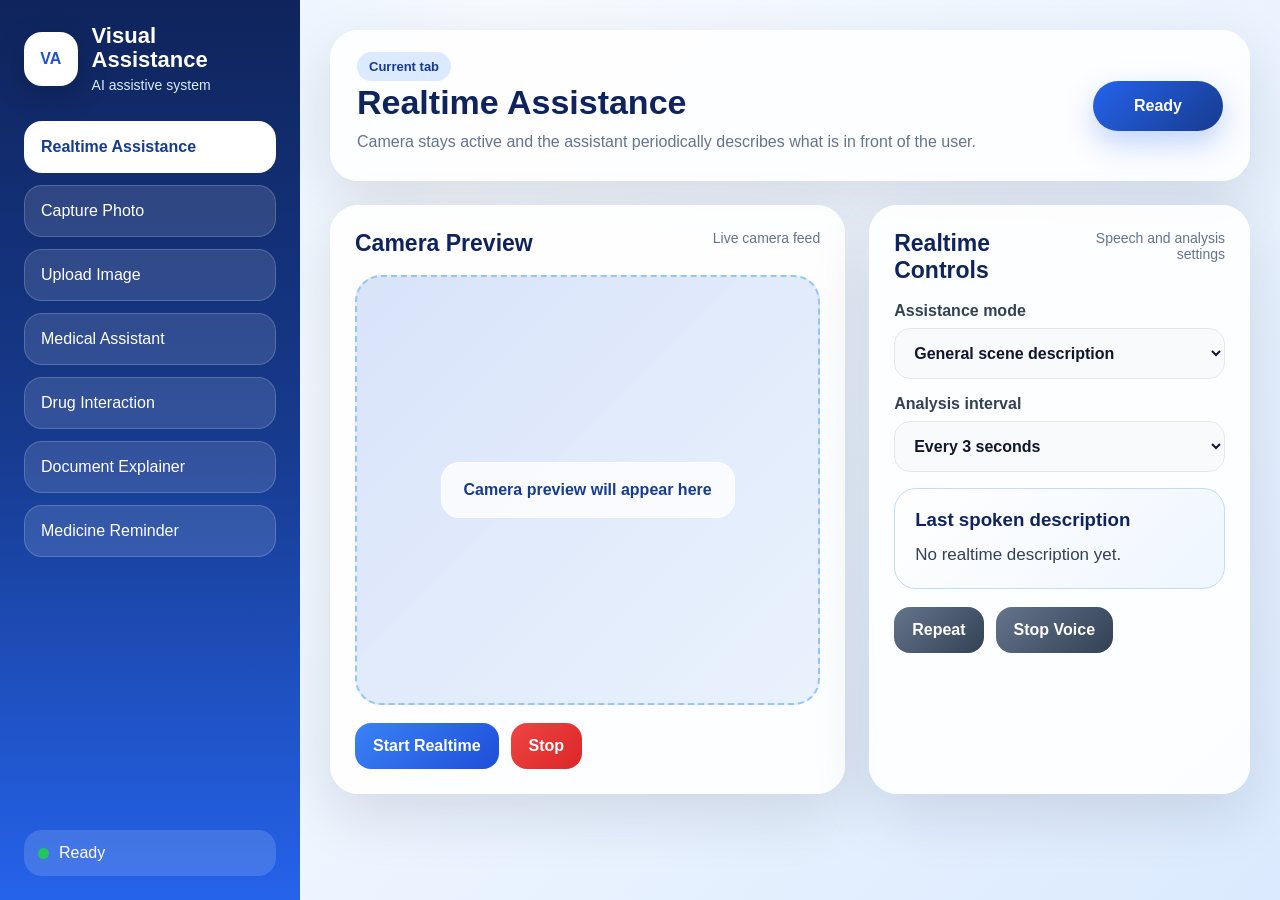
==== frontend/index.html @ 9b34b7fd "Add frontend GUI prototype" ====
<!DOCTYPE html>
<html lang="en">
<head>
  <meta charset="UTF-8" />
  <meta name="viewport" content="width=device-width, initial-scale=1.0" />
  <title>Visual Assistance</title>
  <link rel="stylesheet" href="style.css" />
</head>
<body>
  <div class="app">
    <aside class="sidebar">
      <div class="brand">
        <div class="logo">VA</div>
        <div>
          <h1>Visual Assistance</h1>
          <p>AI assistive system</p>
        </div>
      </div>

      <nav class="menu">
        <button class="menu-btn active" data-page="realtime">Realtime Assistance</button>
        <button class="menu-btn" data-page="capture">Capture Photo</button>
        <button class="menu-btn" data-page="upload">Upload Image</button>
        <button class="menu-btn" data-page="medical">Medical Assistant</button>
        <button class="menu-btn" data-page="drug">Drug Interaction</button>
        <button class="menu-btn" data-page="document">Document Explainer</button>
        <button class="menu-btn" data-page="reminder">Medicine Reminder</button>
      </nav>

      <div class="sidebar-footer">
        <span class="dot"></span>
        <span id="sidebarStatus">Ready</span>
      </div>
    </aside>

    <main class="main">
      <!-- REALTIME -->
      <section class="page active" id="realtime">
        <div class="page-header">
          <div>
            <span class="tag">Current tab</span>
            <h2>Realtime Assistance</h2>
            <p>Camera stays active and the assistant periodically describes what is in front of the user.</p>
          </div>
          <div class="status-card" id="realtimeStatus">Ready</div>
        </div>

        <div class="grid two">
          <div class="panel camera-panel">
            <div class="panel-title">
              <h3>Camera Preview</h3>
              <span>Live camera feed</span>
            </div>

            <div class="camera-preview">
              <video id="realtimeVideo" autoplay playsinline></video>
              <canvas id="realtimeCanvas" hidden></canvas>
              <div class="camera-placeholder" id="realtimePlaceholder">
                Camera preview will appear here
              </div>
            </div>

            <div class="controls">
              <button class="btn primary" id="startRealtimeBtn">Start Realtime</button>
              <button class="btn danger" id="stopRealtimeBtn">Stop</button>
            </div>
          </div>

          <div class="panel">
            <div class="panel-title">
              <h3>Realtime Controls</h3>
              <span>Speech and analysis settings</span>
            </div>

            <label class="field">
              Assistance mode
              <select id="realtimeMode">
                <option value="general">General scene description</option>
                <option value="short">Short description</option>
                <option value="text">Read visible text</option>
                <option value="obstacles">Obstacle detection</option>
              </select>
            </label>

            <label class="field">
              Analysis interval
              <select id="realtimeInterval">
                <option value="3000">Every 3 seconds</option>
                <option value="5000">Every 5 seconds</option>
                <option value="8000">Every 8 seconds</option>
              </select>
            </label>

            <div class="response-box">
              <h3>Last spoken description</h3>
              <p id="realtimeResponse">No realtime description yet.</p>
            </div>

            <div class="controls">
              <button class="btn secondary" id="repeatRealtimeBtn">Repeat</button>
              <button class="btn secondary" id="stopVoiceRealtimeBtn">Stop Voice</button>
            </div>
          </div>
        </div>
      </section>

      <!-- CAPTURE -->
      <section class="page" id="capture">
        <div class="page-header">
          <div>
            <span class="tag">Current tab</span>
            <h2>Capture Photo</h2>
            <p>Take one camera frame and get a detailed AI description.</p>
          </div>
          <div class="status-card" id="captureStatus">Ready</div>
        </div>

        <div class="grid two">
          <div class="panel camera-panel">
            <div class="panel-title">
              <h3>Camera Preview</h3>
              <span>Single image capture</span>
            </div>

            <div class="camera-preview">
              <video id="captureVideo" autoplay playsinline></video>
              <canvas id="captureCanvas" hidden></canvas>
              <div class="camera-placeholder" id="capturePlaceholder">
                Camera preview will appear here
              </div>
            </div>

            <div class="controls">
              <button class="btn primary" id="startCaptureCameraBtn">Start Camera</button>
              <button class="btn accent" id="capturePhotoBtn">Capture & Describe</button>
            </div>
          </div>

          <div class="panel">
            <div class="panel-title">
              <h3>Capture Result</h3>
              <span>Detailed image explanation</span>
            </div>

            <label class="field">
              Description mode
              <select id="captureMode">
                <option value="general">General</option>
                <option value="short">Short</option>
                <option value="text">Text reading</option>
                <option value="obstacles">Obstacles</option>
              </select>
            </label>

            <div class="response-box large">
              <h3>Description</h3>
              <p id="captureResponse">No photo captured yet.</p>
            </div>

            <div class="controls">
              <button class="btn secondary" id="repeatCaptureBtn">Repeat</button>
              <button class="btn secondary" id="stopVoiceCaptureBtn">Stop Voice</button>
            </div>
          </div>
        </div>
      </section>

      <!-- UPLOAD -->
      <section class="page" id="upload">
        <div class="page-header">
          <div>
            <span class="tag">Current tab</span>
            <h2>Upload Image</h2>
            <p>Upload an existing image and let the assistant explain it.</p>
          </div>
          <div class="status-card" id="uploadStatus">Ready</div>
        </div>

        <div class="grid two">
          <div class="panel">
            <div class="panel-title">
              <h3>Image Preview</h3>
              <span>Uploaded image</span>
            </div>

            <div class="upload-preview">
              <img id="uploadPreview" alt="Uploaded image preview" />
              <div class="camera-placeholder" id="uploadPlaceholder">
                Uploaded image will appear here
              </div>
            </div>

            <div class="controls vertical">
              <input type="file" id="uploadInput" accept="image/*" />
              <button class="btn primary" id="analyzeUploadBtn">Analyze Uploaded Image</button>
            </div>
          </div>

          <div class="panel">
            <div class="panel-title">
              <h3>Upload Result</h3>
              <span>AI image interpretation</span>
            </div>

            <label class="field">
              Analysis mode
              <select id="uploadMode">
                <option value="general">General</option>
                <option value="short">Short</option>
                <option value="text">Text reading</option>
                <option value="obstacles">Obstacles</option>
              </select>
            </label>

            <div class="response-box large">
              <h3>Interpretation</h3>
              <p id="uploadResponse">No image uploaded yet.</p>
            </div>

            <div class="controls">
              <button class="btn secondary" id="repeatUploadBtn">Repeat</button>
              <button class="btn secondary" id="stopVoiceUploadBtn">Stop Voice</button>
            </div>
          </div>
        </div>
      </section>

      <!-- MEDICAL -->
      <section class="page" id="medical">
        <div class="page-header">
          <div>
            <span class="tag">Current tab</span>
            <h2>Medical Assistant</h2>
            <p>Use the camera to scan medicine packaging and get a simple explanation.</p>
          </div>
          <div class="status-card" id="medicalStatus">Ready</div>
        </div>

        <div class="medical-warning">
          This is only an AI helper. Medicine identification and advice must be verified by a doctor or pharmacist.
        </div>

        <div class="grid two">
          <div class="panel camera-panel">
            <div class="panel-title">
              <h3>Medicine Camera Preview</h3>
              <span>Point camera at medicine box or label</span>
            </div>

            <div class="camera-preview">
              <video id="medicalVideo" autoplay playsinline></video>
              <canvas id="medicalCanvas" hidden></canvas>
              <div class="camera-placeholder" id="medicalPlaceholder">
                Medicine camera preview will appear here
              </div>
            </div>

            <div class="controls">
              <button class="btn primary" id="startMedicalCameraBtn">Start Camera</button>
              <button class="btn accent" id="scanMedicineBtn">Scan Medicine</button>
            </div>
          </div>

          <div class="panel">
            <div class="panel-title">
              <h3>Medicine Explanation</h3>
              <span>Prototype medical assistant result</span>
            </div>

            <div class="response-box large">
              <h3>Detected medicine</h3>
              <p id="medicalResponse">No medicine scanned yet.</p>
            </div>

            <div class="controls">
              <button class="btn secondary" id="repeatMedicalBtn">Repeat</button>
              <button class="btn secondary" id="stopVoiceMedicalBtn">Stop Voice</button>
            </div>
          </div>
        </div>
      </section>

      <!-- DRUG INTERACTION -->
      <section class="page" id="drug">
        <div class="page-header">
          <div>
            <span class="tag">Current tab</span>
            <h2>Drug Interaction</h2>
            <p>Track medicines and check whether a newly scanned medicine may be unsafe to combine.</p>
          </div>
          <div class="status-card success" id="drugStatus">All clear</div>
        </div>

        <div class="interaction-ok">
          <div class="checkmark">✓</div>
          <div>
            <h3>Everything is currently OK</h3>
            <p>No dangerous combination has been detected yet.</p>
          </div>
        </div>

        <div class="grid two">
          <div class="panel">
            <div class="panel-title">
              <h3>Add Medicine</h3>
              <span>Manual entry or scanned result</span>
            </div>

            <div class="form">
              <input type="text" id="drugNameInput" placeholder="Medicine name, e.g. Aspirin" />
              <input type="text" id="drugDoseInput" placeholder="Dose, e.g. 100mg" />
              <button class="btn primary" id="addDrugBtn">Add Medicine</button>
              <button class="btn accent" id="mockScanDrugBtn">Mock Scan New Medicine</button>
            </div>

            <div class="response-box">
              <h3>Interaction result</h3>
              <p id="interactionResponse">No interaction checked yet.</p>
            </div>
          </div>

          <div class="panel">
            <div class="panel-title">
              <h3>Current Medicine Table</h3>
              <span>Medicines the user currently uses</span>
            </div>

            <div class="table-wrapper">
              <table>
                <thead>
                  <tr>
                    <th>Medicine</th>
                    <th>Dose</th>
                    <th>Status</th>
                    <th></th>
                  </tr>
                </thead>
                <tbody id="drugTableBody">
                  <tr>
                    <td colspan="4" class="empty-row">No medicines added yet.</td>
                  </tr>
                </tbody>
              </table>
            </div>
          </div>
        </div>
      </section>

      <!-- DOCUMENT -->
      <section class="page" id="document">
        <div class="page-header">
          <div>
            <span class="tag">Current tab</span>
            <h2>Document Explainer</h2>
            <p>Upload medical reports or lab results and get a simple explanation.</p>
          </div>
          <div class="status-card" id="documentStatus">Ready</div>
        </div>

        <div class="medical-warning">
          This feature explains documents in simple language, but it does not replace professional medical interpretation.
        </div>

        <div class="grid two">
          <div class="panel">
            <div class="panel-title">
              <h3>Document Preview</h3>
              <span>Medical report or lab result image</span>
            </div>

            <div class="upload-preview">
              <img id="documentPreview" alt="Document preview" />
              <div class="camera-placeholder" id="documentPlaceholder">
                Uploaded document will appear here
              </div>
            </div>

            <div class="controls vertical">
              <input type="file" id="documentInput" accept="image/*" />
              <button class="btn primary" id="explainDocumentBtn">Explain Document</button>
            </div>
          </div>

          <div class="panel">
            <div class="panel-title">
              <h3>Explanation</h3>
              <span>Simple medical document summary</span>
            </div>

            <div class="response-box large">
              <h3>Document explanation</h3>
              <p id="documentResponse">No document analyzed yet.</p>
            </div>

            <div class="controls">
              <button class="btn secondary" id="repeatDocumentBtn">Repeat</button>
              <button class="btn secondary" id="stopVoiceDocumentBtn">Stop Voice</button>
            </div>
          </div>
        </div>
      </section>

      <!-- REMINDER -->
      <section class="page" id="reminder">
        <div class="page-header">
          <div>
            <span class="tag">Current tab</span>
            <h2>Medicine Reminder</h2>
            <p>Add medicines and set reminder times for taking them.</p>
          </div>
          <div class="status-card" id="reminderStatus">Ready</div>
        </div>

        <div class="grid two">
          <div class="panel">
            <div class="panel-title">
              <h3>Add Reminder</h3>
              <span>Medicine alarm setup</span>
            </div>

            <div class="form">
              <input type="text" id="reminderMedicineInput" placeholder="Medicine name" />
              <input type="time" id="reminderTimeInput" />
              <button class="btn primary" id="addReminderBtn">Add Reminder</button>
            </div>
          </div>

          <div class="panel">
            <div class="panel-title">
              <h3>Scheduled Reminders</h3>
              <span>Upcoming medicine alarms</span>
            </div>

            <div class="table-wrapper">
              <table>
                <thead>
                  <tr>
                    <th>Medicine</th>
                    <th>Time</th>
                    <th>Status</th>
                    <th></th>
                  </tr>
                </thead>
                <tbody id="reminderTableBody">
                  <tr>
                    <td colspan="4" class="empty-row">No reminders added yet.</td>
                  </tr>
                </tbody>
              </table>
            </div>
          </div>
        </div>
      </section>
    </main>
  </div>

  <script src="app.js"></script>
</body>
</html>
---- frontend/style.css ----
* {
  box-sizing: border-box;
}

:root {
  --blue-900: #0f245c;
  --blue-800: #173b8f;
  --blue-700: #1d4ed8;
  --blue-600: #2563eb;
  --blue-500: #3b82f6;
  --blue-100: #dbeafe;
  --blue-50: #eff6ff;

  --white: #ffffff;
  --gray-50: #f8fafc;
  --gray-100: #f1f5f9;
  --gray-200: #e2e8f0;
  --gray-500: #64748b;
  --gray-700: #334155;
  --gray-900: #0f172a;

  --green: #16a34a;
  --red: #dc2626;
  --orange: #f97316;

  --shadow: 0 20px 60px rgba(15, 23, 42, 0.12);
}

body {
  margin: 0;
  font-family: Arial, sans-serif;
  background:
    radial-gradient(circle at top left, #dbeafe 0, transparent 32%),
    linear-gradient(135deg, #ffffff 0%, #eff6ff 48%, #dbeafe 100%);
  color: var(--gray-900);
}

button,
input,
select {
  font: inherit;
}

.app {
  min-height: 100vh;
  display: grid;
  grid-template-columns: 300px 1fr;
}

.sidebar {
  background: linear-gradient(180deg, #0f245c, #173b8f, #2563eb);
  color: white;
  padding: 24px;
  display: flex;
  flex-direction: column;
  gap: 28px;
  position: sticky;
  top: 0;
  height: 100vh;
}

.brand {
  display: flex;
  align-items: center;
  gap: 14px;
}

.logo {
  width: 54px;
  height: 54px;
  background: white;
  color: var(--blue-700);
  border-radius: 18px;
  display: grid;
  place-items: center;
  font-weight: 900;
  box-shadow: 0 10px 30px rgba(0, 0, 0, 0.18);
}

.brand h1 {
  font-size: 22px;
  line-height: 1.1;
  margin: 0;
}

.brand p {
  margin: 5px 0 0;
  color: var(--blue-100);
  font-size: 14px;
}

.menu {
  display: flex;
  flex-direction: column;
  gap: 12px;
}

.menu-btn {
  border: 1px solid rgba(255, 255, 255, 0.18);
  background: rgba(255, 255, 255, 0.12);
  color: white;
  padding: 16px;
  border-radius: 18px;
  text-align: left;
  cursor: pointer;
  transition: 0.2s;
}

.menu-btn:hover {
  background: rgba(255, 255, 255, 0.22);
  transform: translateX(3px);
}

.menu-btn.active {
  background: white;
  color: var(--blue-800);
  font-weight: 700;
}

.sidebar-footer {
  margin-top: auto;
  background: rgba(255, 255, 255, 0.14);
  border-radius: 18px;
  padding: 14px;
  display: flex;
  align-items: center;
  gap: 10px;
}

.dot {
  width: 11px;
  height: 11px;
  background: #22c55e;
  border-radius: 50%;
}

.main {
  padding: 30px;
  overflow-x: hidden;
}

.page {
  display: none;
}

.page.active {
  display: block;
}

.page-header {
  background: rgba(255, 255, 255, 0.88);
  border: 1px solid white;
  border-radius: 28px;
  padding: 26px;
  box-shadow: var(--shadow);
  margin-bottom: 24px;
  display: flex;
  justify-content: space-between;
  gap: 24px;
  align-items: center;
}

.page-header h2 {
  margin: 8px 0;
  font-size: 34px;
  color: var(--blue-900);
}

.page-header p {
  margin: 0;
  color: var(--gray-500);
  line-height: 1.5;
}

.tag {
  background: var(--blue-100);
  color: var(--blue-800);
  padding: 7px 12px;
  border-radius: 999px;
  font-size: 13px;
  font-weight: 700;
}

.status-card {
  min-width: 130px;
  text-align: center;
  background: linear-gradient(135deg, var(--blue-600), var(--blue-800));
  color: white;
  padding: 16px 20px;
  border-radius: 999px;
  font-weight: 700;
  box-shadow: 0 12px 30px rgba(37, 99, 235, 0.28);
}

.status-card.success {
  background: linear-gradient(135deg, #16a34a, #15803d);
}

.grid {
  display: grid;
  gap: 24px;
}

.grid.two {
  grid-template-columns: minmax(0, 1.15fr) minmax(360px, 0.85fr);
}

.panel {
  background: rgba(255, 255, 255, 0.92);
  border: 1px solid white;
  border-radius: 28px;
  padding: 24px;
  box-shadow: var(--shadow);
}

.panel-title {
  display: flex;
  justify-content: space-between;
  gap: 14px;
  align-items: start;
  margin-bottom: 18px;
}

.panel-title h3 {
  margin: 0;
  color: var(--blue-900);
  font-size: 23px;
}

.panel-title span {
  color: var(--gray-500);
  font-size: 14px;
  text-align: right;
}

.camera-preview,
.upload-preview {
  position: relative;
  min-height: 430px;
  background:
    linear-gradient(135deg, rgba(37, 99, 235, 0.15), rgba(219, 234, 254, 0.5)),
    #f8fafc;
  border: 2px dashed #93c5fd;
  border-radius: 26px;
  overflow: hidden;
  display: grid;
  place-items: center;
}

.camera-preview video,
.upload-preview img {
  width: 100%;
  height: 100%;
  max-height: 520px;
  object-fit: cover;
  display: none;
}

.camera-placeholder {
  color: var(--blue-800);
  background: rgba(255, 255, 255, 0.8);
  border: 1px solid white;
  padding: 18px 22px;
  border-radius: 18px;
  font-weight: 700;
  text-align: center;
}

.controls {
  display: flex;
  flex-wrap: wrap;
  gap: 12px;
  margin-top: 18px;
}

.controls.vertical {
  flex-direction: column;
}

.btn {
  border: none;
  cursor: pointer;
  border-radius: 16px;
  padding: 14px 18px;
  color: white;
  font-weight: 700;
  transition: 0.2s;
}

.btn:hover {
  transform: translateY(-1px);
  opacity: 0.95;
}

.primary {
  background: linear-gradient(135deg, var(--blue-500), var(--blue-700));
}

.secondary {
  background: linear-gradient(135deg, #64748b, #334155);
}

.accent {
  background: linear-gradient(135deg, #38bdf8, var(--blue-600));
}

.danger {
  background: linear-gradient(135deg, #ef4444, var(--red));
}

.field {
  display: flex;
  flex-direction: column;
  gap: 8px;
  color: var(--gray-700);
  font-weight: 700;
  margin-bottom: 16px;
}

select,
input {
  width: 100%;
  border: 1px solid var(--gray-200);
  background: var(--gray-50);
  color: var(--gray-900);
  border-radius: 16px;
  padding: 15px;
  outline: none;
}

select:focus,
input:focus {
  border-color: var(--blue-500);
  box-shadow: 0 0 0 4px rgba(59, 130, 246, 0.14);
}

.response-box {
  background: linear-gradient(135deg, #ffffff, #eff6ff);
  border: 1px solid #bfdbfe;
  border-radius: 22px;
  padding: 20px;
  margin-top: 16px;
}

.response-box.large {
  min-height: 260px;
}

.response-box h3 {
  margin: 0 0 10px;
  color: var(--blue-900);
}

.response-box p {
  margin: 0;
  color: var(--gray-700);
  line-height: 1.6;
  font-size: 17px;
}

.medical-warning {
  background: #fff7ed;
  border: 1px solid #fed7aa;
  color: #9a3412;
  border-radius: 20px;
  padding: 16px 18px;
  margin-bottom: 24px;
  font-weight: 700;
}

.interaction-ok {
  background: linear-gradient(135deg, #dcfce7, #f0fdf4);
  border: 1px solid #86efac;
  border-radius: 24px;
  padding: 20px;
  display: flex;
  align-items: center;
  gap: 18px;
  margin-bottom: 24px;
}

.checkmark {
  width: 58px;
  height: 58px;
  background: var(--green);
  color: white;
  border-radius: 50%;
  display: grid;
  place-items: center;
  font-size: 34px;
  font-weight: 900;
}

.interaction-ok h3 {
  margin: 0 0 6px;
  color: #166534;
}

.interaction-ok p {
  margin: 0;
  color: #166534;
}

.form {
  display: flex;
  flex-direction: column;
  gap: 12px;
}

.table-wrapper {
  overflow-x: auto;
  border-radius: 20px;
  border: 1px solid #bfdbfe;
}

table {
  width: 100%;
  border-collapse: collapse;
  background: white;
}

th {
  background: var(--blue-700);
  color: white;
  padding: 16px;
  text-align: left;
}

td {
  padding: 16px;
  border-bottom: 1px solid var(--gray-200);
  color: var(--gray-700);
}

.empty-row {
  text-align: center;
  color: var(--gray-500);
}

.safe {
  color: var(--green);
  font-weight: 800;
}

.risky {
  color: var(--orange);
  font-weight: 800;
}

.danger-text {
  color: var(--red);
  font-weight: 800;
}

@media (max-width: 1050px) {
  .app {
    grid-template-columns: 1fr;
  }

  .sidebar {
    position: relative;
    height: auto;
  }

  .menu {
    display: grid;
    grid-template-columns: repeat(2, 1fr);
  }

  .main {
    padding: 18px;
  }

  .grid.two {
    grid-template-columns: 1fr;
  }

  .page-header {
    flex-direction: column;
    align-items: stretch;
  }

  .status-card {
    width: fit-content;
  }
}

@media (max-width: 650px) {
  .menu {
    grid-template-columns: 1fr;
  }

  .page-header h2 {
    font-size: 27px;
  }

  .camera-preview,
  .upload-preview {
    min-height: 300px;
  }

  .panel-title {
    flex-direction: column;
  }

  .panel-title span {
    text-align: left;
  }
}
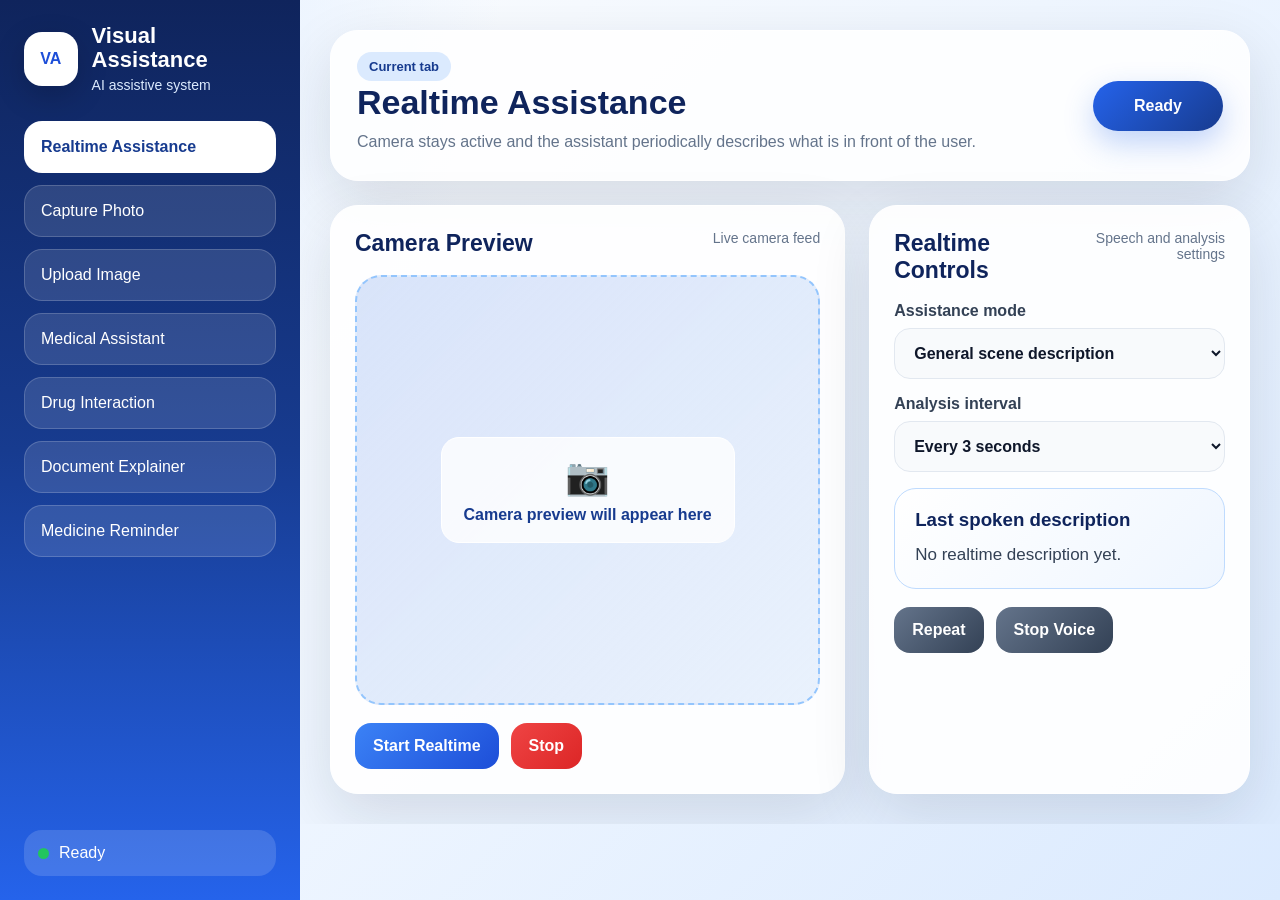
==== commit 34124a50: "mobile optimization integrated to the main frontent flow" ====
--- a/frontend/index.html
+++ b/frontend/index.html
@@ -8,6 +8,8 @@
 </head>
 <body>
   <div class="app">
+
+    <!-- ── DESKTOP SIDEBAR ───────────────────────────────────────── -->
     <aside class="sidebar">
       <div class="brand">
         <div class="logo">VA</div>
@@ -18,13 +20,13 @@
       </div>
 
       <nav class="menu">
-        <button class="menu-btn active" data-page="realtime">Realtime Assistance</button>
-        <button class="menu-btn" data-page="capture">Capture Photo</button>
-        <button class="menu-btn" data-page="upload">Upload Image</button>
-        <button class="menu-btn" data-page="medical">Medical Assistant</button>
-        <button class="menu-btn" data-page="drug">Drug Interaction</button>
-        <button class="menu-btn" data-page="document">Document Explainer</button>
-        <button class="menu-btn" data-page="reminder">Medicine Reminder</button>
+        <button class="menu-btn active" data-page="realtime" data-title="Realtime Assistance">Realtime Assistance</button>
+        <button class="menu-btn" data-page="capture"  data-title="Capture Photo">Capture Photo</button>
+        <button class="menu-btn" data-page="upload"   data-title="Upload Image">Upload Image</button>
+        <button class="menu-btn" data-page="medical"  data-title="Medical Assistant">Medical Assistant</button>
+        <button class="menu-btn" data-page="drug"     data-title="Drug Interaction">Drug Interaction</button>
+        <button class="menu-btn" data-page="document" data-title="Document Explainer">Document Explainer</button>
+        <button class="menu-btn" data-page="reminder" data-title="Medicine Reminder">Medicine Reminder</button>
       </nav>
 
       <div class="sidebar-footer">
@@ -33,427 +35,485 @@
       </div>
     </aside>
 
-    <main class="main">
-      <!-- REALTIME -->
-      <section class="page active" id="realtime">
-        <div class="page-header">
-          <div>
-            <span class="tag">Current tab</span>
-            <h2>Realtime Assistance</h2>
-            <p>Camera stays active and the assistant periodically describes what is in front of the user.</p>
-          </div>
-          <div class="status-card" id="realtimeStatus">Ready</div>
+    <!-- ── PAGE AREA (wraps mobile header + content + mobile nav) ── -->
+    <div class="page-area">
+
+      <!-- Mobile-only sticky top header -->
+      <header class="top-header">
+        <div>
+          <span class="small-label">Visual Assistance</span>
+          <h1 id="pageTitle">Realtime Assistance</h1>
         </div>
-
-        <div class="grid two">
-          <div class="panel camera-panel">
-            <div class="panel-title">
-              <h3>Camera Preview</h3>
-              <span>Live camera feed</span>
-            </div>
-
-            <div class="camera-preview">
-              <video id="realtimeVideo" autoplay playsinline></video>
-              <canvas id="realtimeCanvas" hidden></canvas>
-              <div class="camera-placeholder" id="realtimePlaceholder">
-                Camera preview will appear here
-              </div>
-            </div>
-
-            <div class="controls">
-              <button class="btn primary" id="startRealtimeBtn">Start Realtime</button>
-              <button class="btn danger" id="stopRealtimeBtn">Stop</button>
-            </div>
-          </div>
-
-          <div class="panel">
-            <div class="panel-title">
-              <h3>Realtime Controls</h3>
-              <span>Speech and analysis settings</span>
-            </div>
-
-            <label class="field">
-              Assistance mode
-              <select id="realtimeMode">
-                <option value="general">General scene description</option>
-                <option value="short">Short description</option>
-                <option value="text">Read visible text</option>
-                <option value="obstacles">Obstacle detection</option>
-              </select>
-            </label>
-
-            <label class="field">
-              Analysis interval
-              <select id="realtimeInterval">
-                <option value="3000">Every 3 seconds</option>
-                <option value="5000">Every 5 seconds</option>
-                <option value="8000">Every 8 seconds</option>
-              </select>
-            </label>
-
-            <div class="response-box">
-              <h3>Last spoken description</h3>
-              <p id="realtimeResponse">No realtime description yet.</p>
-            </div>
-
-            <div class="controls">
-              <button class="btn secondary" id="repeatRealtimeBtn">Repeat</button>
-              <button class="btn secondary" id="stopVoiceRealtimeBtn">Stop Voice</button>
-            </div>
-          </div>
-        </div>
-      </section>
-
-      <!-- CAPTURE -->
-      <section class="page" id="capture">
-        <div class="page-header">
-          <div>
-            <span class="tag">Current tab</span>
-            <h2>Capture Photo</h2>
-            <p>Take one camera frame and get a detailed AI description.</p>
-          </div>
-          <div class="status-card" id="captureStatus">Ready</div>
-        </div>
-
-        <div class="grid two">
-          <div class="panel camera-panel">
-            <div class="panel-title">
-              <h3>Camera Preview</h3>
-              <span>Single image capture</span>
-            </div>
-
-            <div class="camera-preview">
-              <video id="captureVideo" autoplay playsinline></video>
-              <canvas id="captureCanvas" hidden></canvas>
-              <div class="camera-placeholder" id="capturePlaceholder">
-                Camera preview will appear here
-              </div>
-            </div>
-
-            <div class="controls">
-              <button class="btn primary" id="startCaptureCameraBtn">Start Camera</button>
-              <button class="btn accent" id="capturePhotoBtn">Capture & Describe</button>
-            </div>
-          </div>
-
-          <div class="panel">
-            <div class="panel-title">
-              <h3>Capture Result</h3>
-              <span>Detailed image explanation</span>
-            </div>
-
-            <label class="field">
-              Description mode
-              <select id="captureMode">
-                <option value="general">General</option>
-                <option value="short">Short</option>
-                <option value="text">Text reading</option>
-                <option value="obstacles">Obstacles</option>
-              </select>
-            </label>
-
-            <div class="response-box large">
-              <h3>Description</h3>
-              <p id="captureResponse">No photo captured yet.</p>
-            </div>
-
-            <div class="controls">
-              <button class="btn secondary" id="repeatCaptureBtn">Repeat</button>
-              <button class="btn secondary" id="stopVoiceCaptureBtn">Stop Voice</button>
-            </div>
-          </div>
-        </div>
-      </section>
-
-      <!-- UPLOAD -->
-      <section class="page" id="upload">
-        <div class="page-header">
-          <div>
-            <span class="tag">Current tab</span>
-            <h2>Upload Image</h2>
-            <p>Upload an existing image and let the assistant explain it.</p>
-          </div>
-          <div class="status-card" id="uploadStatus">Ready</div>
-        </div>
-
-        <div class="grid two">
-          <div class="panel">
-            <div class="panel-title">
-              <h3>Image Preview</h3>
-              <span>Uploaded image</span>
-            </div>
-
-            <div class="upload-preview">
-              <img id="uploadPreview" alt="Uploaded image preview" />
-              <div class="camera-placeholder" id="uploadPlaceholder">
-                Uploaded image will appear here
-              </div>
-            </div>
-
-            <div class="controls vertical">
-              <input type="file" id="uploadInput" accept="image/*" />
-              <button class="btn primary" id="analyzeUploadBtn">Analyze Uploaded Image</button>
-            </div>
-          </div>
-
-          <div class="panel">
-            <div class="panel-title">
-              <h3>Upload Result</h3>
-              <span>AI image interpretation</span>
-            </div>
-
-            <label class="field">
-              Analysis mode
-              <select id="uploadMode">
-                <option value="general">General</option>
-                <option value="short">Short</option>
-                <option value="text">Text reading</option>
-                <option value="obstacles">Obstacles</option>
-              </select>
-            </label>
-
-            <div class="response-box large">
-              <h3>Interpretation</h3>
-              <p id="uploadResponse">No image uploaded yet.</p>
-            </div>
-
-            <div class="controls">
-              <button class="btn secondary" id="repeatUploadBtn">Repeat</button>
-              <button class="btn secondary" id="stopVoiceUploadBtn">Stop Voice</button>
-            </div>
-          </div>
-        </div>
-      </section>
-
-      <!-- MEDICAL -->
-      <section class="page" id="medical">
-        <div class="page-header">
-          <div>
-            <span class="tag">Current tab</span>
-            <h2>Medical Assistant</h2>
-            <p>Use the camera to scan medicine packaging and get a simple explanation.</p>
-          </div>
-          <div class="status-card" id="medicalStatus">Ready</div>
-        </div>
-
-        <div class="medical-warning">
-          This is only an AI helper. Medicine identification and advice must be verified by a doctor or pharmacist.
-        </div>
-
-        <div class="grid two">
-          <div class="panel camera-panel">
-            <div class="panel-title">
-              <h3>Medicine Camera Preview</h3>
-              <span>Point camera at medicine box or label</span>
-            </div>
-
-            <div class="camera-preview">
-              <video id="medicalVideo" autoplay playsinline></video>
-              <canvas id="medicalCanvas" hidden></canvas>
-              <div class="camera-placeholder" id="medicalPlaceholder">
-                Medicine camera preview will appear here
-              </div>
-            </div>
-
-            <div class="controls">
-              <button class="btn primary" id="startMedicalCameraBtn">Start Camera</button>
-              <button class="btn accent" id="scanMedicineBtn">Scan Medicine</button>
-            </div>
-          </div>
-
-          <div class="panel">
-            <div class="panel-title">
-              <h3>Medicine Explanation</h3>
-              <span>Prototype medical assistant result</span>
-            </div>
-
-            <div class="response-box large">
-              <h3>Detected medicine</h3>
-              <p id="medicalResponse">No medicine scanned yet.</p>
-            </div>
-
-            <div class="controls">
-              <button class="btn secondary" id="repeatMedicalBtn">Repeat</button>
-              <button class="btn secondary" id="stopVoiceMedicalBtn">Stop Voice</button>
-            </div>
-          </div>
-        </div>
-      </section>
-
-      <!-- DRUG INTERACTION -->
-      <section class="page" id="drug">
-        <div class="page-header">
-          <div>
-            <span class="tag">Current tab</span>
-            <h2>Drug Interaction</h2>
-            <p>Track medicines and check whether a newly scanned medicine may be unsafe to combine.</p>
-          </div>
-          <div class="status-card success" id="drugStatus">All clear</div>
-        </div>
-
-        <div class="interaction-ok">
-          <div class="checkmark">✓</div>
-          <div>
-            <h3>Everything is currently OK</h3>
-            <p>No dangerous combination has been detected yet.</p>
-          </div>
-        </div>
-
-        <div class="grid two">
-          <div class="panel">
-            <div class="panel-title">
-              <h3>Add Medicine</h3>
-              <span>Manual entry or scanned result</span>
-            </div>
-
-            <div class="form">
-              <input type="text" id="drugNameInput" placeholder="Medicine name, e.g. Aspirin" />
-              <input type="text" id="drugDoseInput" placeholder="Dose, e.g. 100mg" />
-              <button class="btn primary" id="addDrugBtn">Add Medicine</button>
-              <button class="btn accent" id="mockScanDrugBtn">Mock Scan New Medicine</button>
-            </div>
-
-            <div class="response-box">
-              <h3>Interaction result</h3>
-              <p id="interactionResponse">No interaction checked yet.</p>
-            </div>
-          </div>
-
-          <div class="panel">
-            <div class="panel-title">
-              <h3>Current Medicine Table</h3>
-              <span>Medicines the user currently uses</span>
-            </div>
-
-            <div class="table-wrapper">
-              <table>
-                <thead>
-                  <tr>
-                    <th>Medicine</th>
-                    <th>Dose</th>
-                    <th>Status</th>
-                    <th></th>
-                  </tr>
-                </thead>
-                <tbody id="drugTableBody">
-                  <tr>
-                    <td colspan="4" class="empty-row">No medicines added yet.</td>
-                  </tr>
-                </tbody>
-              </table>
-            </div>
-          </div>
-        </div>
-      </section>
-
-      <!-- DOCUMENT -->
-      <section class="page" id="document">
-        <div class="page-header">
-          <div>
-            <span class="tag">Current tab</span>
-            <h2>Document Explainer</h2>
-            <p>Upload medical reports or lab results and get a simple explanation.</p>
-          </div>
-          <div class="status-card" id="documentStatus">Ready</div>
-        </div>
-
-        <div class="medical-warning">
-          This feature explains documents in simple language, but it does not replace professional medical interpretation.
-        </div>
-
-        <div class="grid two">
-          <div class="panel">
-            <div class="panel-title">
-              <h3>Document Preview</h3>
-              <span>Medical report or lab result image</span>
-            </div>
-
-            <div class="upload-preview">
-              <img id="documentPreview" alt="Document preview" />
-              <div class="camera-placeholder" id="documentPlaceholder">
-                Uploaded document will appear here
-              </div>
-            </div>
-
-            <div class="controls vertical">
-              <input type="file" id="documentInput" accept="image/*" />
-              <button class="btn primary" id="explainDocumentBtn">Explain Document</button>
-            </div>
-          </div>
-
-          <div class="panel">
-            <div class="panel-title">
-              <h3>Explanation</h3>
-              <span>Simple medical document summary</span>
-            </div>
-
-            <div class="response-box large">
-              <h3>Document explanation</h3>
-              <p id="documentResponse">No document analyzed yet.</p>
-            </div>
-
-            <div class="controls">
-              <button class="btn secondary" id="repeatDocumentBtn">Repeat</button>
-              <button class="btn secondary" id="stopVoiceDocumentBtn">Stop Voice</button>
-            </div>
-          </div>
-        </div>
-      </section>
-
-      <!-- REMINDER -->
-      <section class="page" id="reminder">
-        <div class="page-header">
-          <div>
-            <span class="tag">Current tab</span>
-            <h2>Medicine Reminder</h2>
-            <p>Add medicines and set reminder times for taking them.</p>
-          </div>
-          <div class="status-card" id="reminderStatus">Ready</div>
-        </div>
-
-        <div class="grid two">
-          <div class="panel">
-            <div class="panel-title">
-              <h3>Add Reminder</h3>
-              <span>Medicine alarm setup</span>
-            </div>
-
-            <div class="form">
-              <input type="text" id="reminderMedicineInput" placeholder="Medicine name" />
-              <input type="time" id="reminderTimeInput" />
-              <button class="btn primary" id="addReminderBtn">Add Reminder</button>
-            </div>
-          </div>
-
-          <div class="panel">
-            <div class="panel-title">
-              <h3>Scheduled Reminders</h3>
-              <span>Upcoming medicine alarms</span>
-            </div>
-
-            <div class="table-wrapper">
-              <table>
-                <thead>
-                  <tr>
-                    <th>Medicine</th>
-                    <th>Time</th>
-                    <th>Status</th>
-                    <th></th>
-                  </tr>
-                </thead>
-                <tbody id="reminderTableBody">
-                  <tr>
-                    <td colspan="4" class="empty-row">No reminders added yet.</td>
-                  </tr>
-                </tbody>
-              </table>
-            </div>
-          </div>
-        </div>
-      </section>
-    </main>
+        <div class="status-pill" id="globalStatus">Ready</div>
+      </header>
+
+      <!-- ── MAIN CONTENT ──────────────────────────────────────── -->
+      <main class="main">
+
+        <!-- REALTIME -->
+        <section class="page active" id="realtime">
+          <div class="page-header">
+            <div>
+              <span class="tag">Current tab</span>
+              <h2>Realtime Assistance</h2>
+              <p>Camera stays active and the assistant periodically describes what is in front of the user.</p>
+            </div>
+            <div class="status-card" id="realtimeStatus">Ready</div>
+          </div>
+
+          <div class="grid two">
+            <div class="panel camera-panel">
+              <div class="panel-title">
+                <h3>Camera Preview</h3>
+                <span>Live camera feed</span>
+              </div>
+              <div class="camera-preview">
+                <video id="realtimeVideo" autoplay playsinline></video>
+                <canvas id="realtimeCanvas" hidden></canvas>
+                <div class="camera-placeholder" id="realtimePlaceholder">
+                  <div class="placeholder-icon">📷</div>
+                  Camera preview will appear here
+                </div>
+              </div>
+              <div class="controls">
+                <button class="btn primary" id="startRealtimeBtn">Start Realtime</button>
+                <button class="btn danger"  id="stopRealtimeBtn">Stop</button>
+              </div>
+            </div>
+
+            <div class="panel">
+              <div class="panel-title">
+                <h3>Realtime Controls</h3>
+                <span>Speech and analysis settings</span>
+              </div>
+
+              <label class="field">
+                Assistance mode
+                <select id="realtimeMode">
+                  <option value="general">General scene description</option>
+                  <option value="short">Short description</option>
+                  <option value="text">Read visible text</option>
+                  <option value="obstacles">Obstacle detection</option>
+                </select>
+              </label>
+
+              <label class="field">
+                Analysis interval
+                <select id="realtimeInterval">
+                  <option value="3000">Every 3 seconds</option>
+                  <option value="5000">Every 5 seconds</option>
+                  <option value="8000">Every 8 seconds</option>
+                </select>
+              </label>
+
+              <div class="response-box">
+                <h3>Last spoken description</h3>
+                <p id="realtimeResponse">No realtime description yet.</p>
+              </div>
+
+              <div class="controls">
+                <button class="btn secondary" id="repeatRealtimeBtn">Repeat</button>
+                <button class="btn secondary" id="stopVoiceRealtimeBtn">Stop Voice</button>
+              </div>
+            </div>
+          </div>
+        </section>
+
+        <!-- CAPTURE -->
+        <section class="page" id="capture">
+          <div class="page-header">
+            <div>
+              <span class="tag">Current tab</span>
+              <h2>Capture Photo</h2>
+              <p>Take one camera frame and get a detailed AI description.</p>
+            </div>
+            <div class="status-card" id="captureStatus">Ready</div>
+          </div>
+
+          <div class="grid two">
+            <div class="panel camera-panel">
+              <div class="panel-title">
+                <h3>Camera Preview</h3>
+                <span>Single image capture</span>
+              </div>
+              <div class="camera-preview">
+                <video id="captureVideo" autoplay playsinline></video>
+                <canvas id="captureCanvas" hidden></canvas>
+                <div class="camera-placeholder" id="capturePlaceholder">
+                  <div class="placeholder-icon">📸</div>
+                  Camera preview will appear here
+                </div>
+              </div>
+              <div class="controls">
+                <button class="btn primary" id="startCaptureCameraBtn">Start Camera</button>
+                <button class="btn accent"  id="capturePhotoBtn">Capture &amp; Describe</button>
+              </div>
+            </div>
+
+            <div class="panel">
+              <div class="panel-title">
+                <h3>Capture Result</h3>
+                <span>Detailed image explanation</span>
+              </div>
+
+              <label class="field">
+                Description mode
+                <select id="captureMode">
+                  <option value="general">General</option>
+                  <option value="short">Short</option>
+                  <option value="text">Text reading</option>
+                  <option value="obstacles">Obstacles</option>
+                </select>
+              </label>
+
+              <div class="response-box large">
+                <h3>Description</h3>
+                <p id="captureResponse">No photo captured yet.</p>
+              </div>
+
+              <div class="controls">
+                <button class="btn secondary" id="repeatCaptureBtn">Repeat</button>
+                <button class="btn secondary" id="stopVoiceCaptureBtn">Stop Voice</button>
+              </div>
+            </div>
+          </div>
+        </section>
+
+        <!-- UPLOAD -->
+        <section class="page" id="upload">
+          <div class="page-header">
+            <div>
+              <span class="tag">Current tab</span>
+              <h2>Upload Image</h2>
+              <p>Upload an existing image and let the assistant explain it.</p>
+            </div>
+            <div class="status-card" id="uploadStatus">Ready</div>
+          </div>
+
+          <div class="grid two">
+            <div class="panel">
+              <div class="panel-title">
+                <h3>Image Upload</h3>
+                <span>Choose a photo to analyze</span>
+              </div>
+
+              <label class="upload-box" for="uploadInput">
+                <input type="file" id="uploadInput" accept="image/*" hidden />
+                <img id="uploadPreview" alt="Uploaded image preview" />
+                <div class="upload-placeholder" id="uploadPlaceholder">
+                  <div class="plus-icon">+</div>
+                  <strong>Choose image</strong>
+                  <p>Click or tap to select a photo</p>
+                </div>
+              </label>
+
+              <label class="field">
+                Analysis mode
+                <select id="uploadMode">
+                  <option value="general">General</option>
+                  <option value="short">Short</option>
+                  <option value="text">Text reading</option>
+                  <option value="obstacles">Obstacles</option>
+                </select>
+              </label>
+
+              <div class="controls">
+                <button class="btn primary" id="analyzeUploadBtn">Analyze Uploaded Image</button>
+              </div>
+            </div>
+
+            <div class="panel">
+              <div class="panel-title">
+                <h3>Upload Result</h3>
+                <span>AI image interpretation</span>
+              </div>
+
+              <div class="response-box large">
+                <h3>Interpretation</h3>
+                <p id="uploadResponse">No image uploaded yet.</p>
+              </div>
+
+              <div class="controls">
+                <button class="btn secondary" id="repeatUploadBtn">Repeat</button>
+                <button class="btn secondary" id="stopVoiceUploadBtn">Stop Voice</button>
+              </div>
+            </div>
+          </div>
+        </section>
+
+        <!-- MEDICAL -->
+        <section class="page" id="medical">
+          <div class="page-header">
+            <div>
+              <span class="tag">Current tab</span>
+              <h2>Medical Assistant</h2>
+              <p>Use the camera to scan medicine packaging and get a simple explanation.</p>
+            </div>
+            <div class="status-card" id="medicalStatus">Ready</div>
+          </div>
+
+          <div class="medical-warning">
+            This is only an AI helper. Medicine identification and advice must be verified by a doctor or pharmacist.
+          </div>
+
+          <div class="grid two">
+            <div class="panel camera-panel">
+              <div class="panel-title">
+                <h3>Medicine Camera</h3>
+                <span>Point camera at medicine box or label</span>
+              </div>
+              <div class="camera-preview">
+                <video id="medicalVideo" autoplay playsinline></video>
+                <canvas id="medicalCanvas" hidden></canvas>
+                <div class="camera-placeholder" id="medicalPlaceholder">
+                  <div class="placeholder-icon">💊</div>
+                  Medicine camera preview will appear here
+                </div>
+              </div>
+              <div class="controls">
+                <button class="btn primary" id="startMedicalCameraBtn">Start Camera</button>
+                <button class="btn accent"  id="scanMedicineBtn">Scan Medicine</button>
+              </div>
+            </div>
+
+            <div class="panel">
+              <div class="panel-title">
+                <h3>Medicine Explanation</h3>
+                <span>AI medicine analysis result</span>
+              </div>
+
+              <div class="response-box large">
+                <h3>Detected medicine</h3>
+                <p id="medicalResponse">No medicine scanned yet.</p>
+              </div>
+
+              <div class="controls">
+                <button class="btn secondary" id="repeatMedicalBtn">Repeat</button>
+                <button class="btn secondary" id="stopVoiceMedicalBtn">Stop Voice</button>
+              </div>
+            </div>
+          </div>
+        </section>
+
+        <!-- DRUG INTERACTION -->
+        <section class="page" id="drug">
+          <div class="page-header">
+            <div>
+              <span class="tag">Current tab</span>
+              <h2>Drug Interaction</h2>
+              <p>Track medicines and check whether a newly scanned medicine may be unsafe to combine.</p>
+            </div>
+            <div class="status-card success" id="drugStatus">All clear</div>
+          </div>
+
+          <div class="interaction-ok">
+            <div class="checkmark">✓</div>
+            <div>
+              <h3 id="interactionTitle">Everything is currently OK</h3>
+              <p id="interactionSubtitle">No dangerous combination has been detected yet.</p>
+            </div>
+          </div>
+
+          <div class="grid two">
+            <div class="panel">
+              <div class="panel-title">
+                <h3>Add Medicine</h3>
+                <span>Manual entry or scanned result</span>
+              </div>
+
+              <div class="form">
+                <input type="text" id="drugNameInput" placeholder="Medicine name, e.g. Aspirin" />
+                <input type="text" id="drugDoseInput" placeholder="Dose, e.g. 100mg" />
+                <button class="btn primary" id="addDrugBtn">Add Medicine</button>
+                <button class="btn accent"  id="mockScanDrugBtn">Mock Scan New Medicine</button>
+              </div>
+
+              <div class="response-box">
+                <h3>Interaction result</h3>
+                <p id="interactionResponse">No interaction checked yet.</p>
+              </div>
+            </div>
+
+            <div class="panel">
+              <div class="panel-title">
+                <h3>Current Medicine Table</h3>
+                <span>Medicines the user currently uses</span>
+              </div>
+
+              <div class="table-wrapper">
+                <table>
+                  <thead>
+                    <tr>
+                      <th>Medicine</th>
+                      <th>Dose</th>
+                      <th>Status</th>
+                      <th></th>
+                    </tr>
+                  </thead>
+                  <tbody id="drugTableBody">
+                    <tr>
+                      <td colspan="4" class="empty-row">No medicines added yet.</td>
+                    </tr>
+                  </tbody>
+                </table>
+              </div>
+            </div>
+          </div>
+        </section>
+
+        <!-- DOCUMENT -->
+        <section class="page" id="document">
+          <div class="page-header">
+            <div>
+              <span class="tag">Current tab</span>
+              <h2>Document Explainer</h2>
+              <p>Scan or upload medical reports and lab results and get a simple explanation.</p>
+            </div>
+            <div class="status-card" id="documentStatus">Ready</div>
+          </div>
+
+          <div class="medical-warning">
+            This feature explains documents in simple language, but it does not replace professional medical interpretation.
+          </div>
+
+          <div class="grid two">
+            <!-- Camera scan option -->
+            <div class="panel camera-panel">
+              <div class="panel-title">
+                <h3>Scan Document</h3>
+                <span>Use camera to photograph a document</span>
+              </div>
+              <div class="camera-preview">
+                <video id="documentVideo" autoplay playsinline></video>
+                <canvas id="documentCanvas" hidden></canvas>
+                <div class="camera-placeholder" id="documentCameraPlaceholder">
+                  <div class="placeholder-icon">📄</div>
+                  Point camera at document
+                </div>
+              </div>
+              <div class="controls">
+                <button class="btn primary" id="startDocumentCameraBtn">Start Camera</button>
+                <button class="btn accent"  id="scanDocumentBtn">Scan Document</button>
+              </div>
+            </div>
+
+            <!-- Upload option -->
+            <div class="panel">
+              <div class="panel-title">
+                <h3>Upload Document</h3>
+                <span>Or upload an image file</span>
+              </div>
+
+              <div class="upload-preview">
+                <img id="documentPreview" alt="Document preview" />
+                <div class="camera-placeholder" id="documentPlaceholder">
+                  Uploaded document will appear here
+                </div>
+              </div>
+
+              <div class="controls vertical">
+                <input type="file" id="documentInput" accept="image/*" />
+                <button class="btn primary" id="explainDocumentBtn">Explain Document</button>
+              </div>
+            </div>
+          </div>
+
+          <!-- Shared result for both scan and upload -->
+          <div class="response-box large" style="margin-top: 24px;">
+            <h3>Document explanation</h3>
+            <p id="documentResponse">No document analyzed yet.</p>
+          </div>
+          <div class="controls" style="margin-top: 12px;">
+            <button class="btn secondary" id="repeatDocumentBtn">Repeat</button>
+            <button class="btn secondary" id="stopVoiceDocumentBtn">Stop Voice</button>
+          </div>
+        </section>
+
+        <!-- REMINDER -->
+        <section class="page" id="reminder">
+          <div class="page-header">
+            <div>
+              <span class="tag">Current tab</span>
+              <h2>Medicine Reminder</h2>
+              <p>Add medicines and set reminder times for taking them.</p>
+            </div>
+            <div class="status-card" id="reminderStatus">Ready</div>
+          </div>
+
+          <div class="grid two">
+            <div class="panel">
+              <div class="panel-title">
+                <h3>Add Reminder</h3>
+                <span>Medicine alarm setup</span>
+              </div>
+
+              <div class="form">
+                <input type="text"  id="reminderMedicineInput" placeholder="Medicine name" />
+                <input type="time"  id="reminderTimeInput" />
+                <button class="btn primary" id="addReminderBtn">Add Reminder</button>
+              </div>
+            </div>
+
+            <div class="panel">
+              <div class="panel-title">
+                <h3>Scheduled Reminders</h3>
+                <span>Upcoming medicine alarms</span>
+              </div>
+
+              <div class="table-wrapper">
+                <table>
+                  <thead>
+                    <tr>
+                      <th>Medicine</th>
+                      <th>Time</th>
+                      <th>Status</th>
+                      <th></th>
+                    </tr>
+                  </thead>
+                  <tbody id="reminderTableBody">
+                    <tr>
+                      <td colspan="4" class="empty-row">No reminders added yet.</td>
+                    </tr>
+                  </tbody>
+                </table>
+              </div>
+            </div>
+          </div>
+        </section>
+
+      </main>
+      <!-- ── END MAIN CONTENT ──────────────────────────────────── -->
+
+      <!-- Mobile-only fixed bottom navigation -->
+      <nav class="bottom-nav">
+        <button class="nav-btn active" data-page="realtime" data-title="Realtime Assistance">
+          <span>📷</span>Live
+        </button>
+        <button class="nav-btn" data-page="capture" data-title="Capture Photo">
+          <span>📸</span>Capture
+        </button>
+        <button class="nav-btn" data-page="upload" data-title="Upload Image">
+          <span>＋</span>Upload
+        </button>
+        <button class="nav-btn" data-page="medical" data-title="Medical Assistant">
+          <span>💊</span>Medical
+        </button>
+        <button class="nav-btn" data-page="drug" data-title="Drug Interaction">
+          <span>✓</span>Drugs
+        </button>
+        <button class="nav-btn" data-page="document" data-title="Document Explainer">
+          <span>📄</span>Docs
+        </button>
+        <button class="nav-btn" data-page="reminder" data-title="Medicine Reminder">
+          <span>⏰</span>Reminder
+        </button>
+      </nav>
+
+    </div>
+    <!-- ── END PAGE AREA ─────────────────────────────────────────── -->
+
   </div>
 
   <script src="app.js"></script>
 </body>
-</html>+</html>
--- a/frontend/style.css
+++ b/frontend/style.css
@@ -9,18 +9,18 @@
   --blue-600: #2563eb;
   --blue-500: #3b82f6;
   --blue-100: #dbeafe;
-  --blue-50: #eff6ff;
-
-  --white: #ffffff;
-  --gray-50: #f8fafc;
+  --blue-50:  #eff6ff;
+
+  --white:    #ffffff;
+  --gray-50:  #f8fafc;
   --gray-100: #f1f5f9;
   --gray-200: #e2e8f0;
   --gray-500: #64748b;
   --gray-700: #334155;
   --gray-900: #0f172a;
 
-  --green: #16a34a;
-  --red: #dc2626;
+  --green:  #16a34a;
+  --red:    #dc2626;
   --orange: #f97316;
 
   --shadow: 0 20px 60px rgba(15, 23, 42, 0.12);
@@ -35,17 +35,24 @@
   color: var(--gray-900);
 }
 
-button,
-input,
-select {
+button, input, select {
   font: inherit;
 }
+
+/* ── APP SHELL ──────────────────────────────────────────────────── */
 
 .app {
   min-height: 100vh;
   display: grid;
   grid-template-columns: 300px 1fr;
 }
+
+/* On desktop .page-area is simply the right column — no extra styles needed */
+.page-area {
+  min-width: 0; /* prevent grid blowout */
+}
+
+/* ── DESKTOP SIDEBAR ────────────────────────────────────────────── */
 
 .sidebar {
   background: linear-gradient(180deg, #0f245c, #173b8f, #2563eb);
@@ -134,6 +141,97 @@
   border-radius: 50%;
 }
 
+/* ── MOBILE TOP HEADER (hidden on desktop) ──────────────────────── */
+
+.top-header {
+  display: none;
+  position: sticky;
+  top: 0;
+  z-index: 20;
+  background: rgba(255, 255, 255, 0.92);
+  backdrop-filter: blur(12px);
+  -webkit-backdrop-filter: blur(12px);
+  border-bottom: 1px solid rgba(191, 219, 254, 0.8);
+  padding: 16px;
+  justify-content: space-between;
+  gap: 12px;
+  align-items: center;
+}
+
+.small-label {
+  display: inline-block;
+  background: var(--blue-100);
+  color: var(--blue-800);
+  padding: 5px 10px;
+  border-radius: 999px;
+  font-size: 12px;
+  font-weight: 700;
+}
+
+.top-header h1 {
+  margin: 8px 0 0;
+  color: var(--blue-900);
+  font-size: 23px;
+  line-height: 1.1;
+}
+
+.status-pill {
+  min-width: 84px;
+  text-align: center;
+  background: linear-gradient(135deg, var(--blue-600), var(--blue-800));
+  color: white;
+  padding: 11px 14px;
+  border-radius: 999px;
+  font-weight: 700;
+  font-size: 13px;
+  box-shadow: 0 10px 28px rgba(37, 99, 235, 0.24);
+}
+
+/* ── MOBILE BOTTOM NAV (hidden on desktop) ──────────────────────── */
+
+.bottom-nav {
+  display: none;
+  position: fixed;
+  bottom: 0;
+  left: 0;
+  right: 0;
+  height: 82px;
+  background: rgba(255, 255, 255, 0.96);
+  border-top: 1px solid rgba(191, 219, 254, 0.9);
+  gap: 6px;
+  overflow-x: auto;
+  padding: 8px 8px 10px;
+  z-index: 30;
+  box-shadow: 0 -12px 30px rgba(15, 23, 42, 0.08);
+}
+
+.nav-btn {
+  min-width: 70px;
+  border: none;
+  background: var(--blue-50);
+  color: var(--blue-800);
+  border-radius: 18px;
+  padding: 8px 10px;
+  font-size: 11px;
+  font-weight: 700;
+  cursor: pointer;
+  flex-shrink: 0;
+  text-align: center;
+}
+
+.nav-btn span {
+  display: block;
+  font-size: 20px;
+  margin-bottom: 3px;
+}
+
+.nav-btn.active {
+  background: linear-gradient(135deg, var(--blue-500), var(--blue-800));
+  color: white;
+}
+
+/* ── MAIN CONTENT AREA ──────────────────────────────────────────── */
+
 .main {
   padding: 30px;
   overflow-x: hidden;
@@ -146,6 +244,8 @@
 .page.active {
   display: block;
 }
+
+/* ── PAGE HEADER ────────────────────────────────────────────────── */
 
 .page-header {
   background: rgba(255, 255, 255, 0.88);
@@ -196,6 +296,8 @@
   background: linear-gradient(135deg, #16a34a, #15803d);
 }
 
+/* ── GRID & PANELS ──────────────────────────────────────────────── */
+
 .grid {
   display: grid;
   gap: 24px;
@@ -232,6 +334,8 @@
   font-size: 14px;
   text-align: right;
 }
+
+/* ── CAMERA & UPLOAD PREVIEWS ───────────────────────────────────── */
 
 .camera-preview,
 .upload-preview {
@@ -266,6 +370,62 @@
   text-align: center;
 }
 
+.placeholder-icon {
+  font-size: 36px;
+  margin-bottom: 8px;
+}
+
+/* Upload box (tap-to-upload, used on Upload page) */
+.upload-box {
+  min-height: 280px;
+  background:
+    linear-gradient(135deg, rgba(59, 130, 246, 0.1), rgba(219, 234, 254, 0.6)),
+    #ffffff;
+  border: 2px dashed #60a5fa;
+  border-radius: 26px;
+  display: grid;
+  place-items: center;
+  overflow: hidden;
+  cursor: pointer;
+  margin-bottom: 16px;
+}
+
+.upload-box img {
+  width: 100%;
+  height: 100%;
+  min-height: 280px;
+  object-fit: cover;
+  display: none;
+}
+
+.upload-placeholder {
+  text-align: center;
+  color: var(--blue-800);
+  padding: 22px;
+}
+
+.upload-placeholder p {
+  color: var(--gray-500);
+  margin: 8px 0 0;
+  line-height: 1.4;
+}
+
+.plus-icon {
+  width: 72px;
+  height: 72px;
+  margin: 0 auto 14px;
+  background: linear-gradient(135deg, var(--blue-500), var(--blue-800));
+  color: white;
+  border-radius: 50%;
+  display: grid;
+  place-items: center;
+  font-size: 42px;
+  font-weight: 300;
+  box-shadow: 0 14px 34px rgba(37, 99, 235, 0.28);
+}
+
+/* ── CONTROLS & BUTTONS ─────────────────────────────────────────── */
+
 .controls {
   display: flex;
   flex-wrap: wrap;
@@ -292,21 +452,16 @@
   opacity: 0.95;
 }
 
-.primary {
-  background: linear-gradient(135deg, var(--blue-500), var(--blue-700));
-}
-
-.secondary {
-  background: linear-gradient(135deg, #64748b, #334155);
-}
-
-.accent {
-  background: linear-gradient(135deg, #38bdf8, var(--blue-600));
-}
-
-.danger {
-  background: linear-gradient(135deg, #ef4444, var(--red));
-}
+.btn:active {
+  transform: scale(0.98);
+}
+
+.primary  { background: linear-gradient(135deg, var(--blue-500), var(--blue-700)); }
+.secondary { background: linear-gradient(135deg, #64748b, #334155); }
+.accent   { background: linear-gradient(135deg, #38bdf8, var(--blue-600)); }
+.danger   { background: linear-gradient(135deg, #ef4444, var(--red)); }
+
+/* ── FORM FIELDS ────────────────────────────────────────────────── */
 
 .field {
   display: flex;
@@ -318,13 +473,15 @@
 }
 
 select,
-input {
+input[type="text"],
+input[type="time"] {
   width: 100%;
   border: 1px solid var(--gray-200);
   background: var(--gray-50);
   color: var(--gray-900);
   border-radius: 16px;
   padding: 15px;
+  font-size: 16px;
   outline: none;
 }
 
@@ -333,6 +490,14 @@
   border-color: var(--blue-500);
   box-shadow: 0 0 0 4px rgba(59, 130, 246, 0.14);
 }
+
+.form {
+  display: flex;
+  flex-direction: column;
+  gap: 12px;
+}
+
+/* ── RESPONSE BOX ───────────────────────────────────────────────── */
 
 .response-box {
   background: linear-gradient(135deg, #ffffff, #eff6ff);
@@ -343,7 +508,7 @@
 }
 
 .response-box.large {
-  min-height: 260px;
+  min-height: 200px;
 }
 
 .response-box h3 {
@@ -357,6 +522,8 @@
   line-height: 1.6;
   font-size: 17px;
 }
+
+/* ── WARNINGS & INTERACTION BANNER ─────────────────────────────── */
 
 .medical-warning {
   background: #fff7ed;
@@ -389,6 +556,7 @@
   place-items: center;
   font-size: 34px;
   font-weight: 900;
+  flex-shrink: 0;
 }
 
 .interaction-ok h3 {
@@ -401,11 +569,7 @@
   color: #166534;
 }
 
-.form {
-  display: flex;
-  flex-direction: column;
-  gap: 12px;
-}
+/* ── TABLES ─────────────────────────────────────────────────────── */
 
 .table-wrapper {
   overflow-x: auto;
@@ -437,20 +601,11 @@
   color: var(--gray-500);
 }
 
-.safe {
-  color: var(--green);
-  font-weight: 800;
-}
-
-.risky {
-  color: var(--orange);
-  font-weight: 800;
-}
-
-.danger-text {
-  color: var(--red);
-  font-weight: 800;
-}
+.safe        { color: var(--green);  font-weight: 800; }
+.risky       { color: var(--orange); font-weight: 800; }
+.danger-text { color: var(--red);    font-weight: 800; }
+
+/* ── RESPONSIVE: WIDE DESKTOP → COMPACT SIDEBAR (≤1050px) ──────── */
 
 @media (max-width: 1050px) {
   .app {
@@ -506,4 +661,140 @@
   .panel-title span {
     text-align: left;
   }
-}+}
+
+/* ── RESPONSIVE: MOBILE (≤768px) — switch to bottom-nav layout ─── */
+
+@media (max-width: 768px) {
+  /* Override the 1050px grid collapse — sidebar is gone entirely */
+  .app {
+    display: block;
+  }
+
+  .sidebar {
+    display: none;
+  }
+
+  /* page-area becomes full-screen flex column */
+  .page-area {
+    display: flex;
+    flex-direction: column;
+    min-height: 100vh;
+  }
+
+  /* Show mobile chrome */
+  .top-header {
+    display: flex;
+  }
+
+  .bottom-nav {
+    display: flex;
+  }
+
+  /* Content fills space between header and bottom nav */
+  .main {
+    flex: 1;
+    padding: 14px;
+    padding-bottom: 96px; /* clear fixed bottom-nav */
+    overflow-x: hidden;
+  }
+
+  /* Page headers are replaced by the sticky top-header on mobile */
+  .page-header {
+    display: none;
+  }
+
+  /* Card-like panels */
+  .panel {
+    border-radius: 26px;
+    padding: 18px;
+    margin-bottom: 16px;
+  }
+
+  .panel-title h3 {
+    font-size: 19px;
+  }
+
+  /* Stack all two-column grids */
+  .grid.two {
+    grid-template-columns: 1fr;
+    gap: 0;
+  }
+
+  /* Smaller camera/upload areas */
+  .camera-preview,
+  .upload-preview {
+    min-height: 280px;
+  }
+
+  .camera-preview video,
+  .upload-preview img {
+    max-height: none;
+    min-height: 280px;
+  }
+
+  .upload-box {
+    min-height: 240px;
+  }
+
+  .upload-box img {
+    min-height: 240px;
+  }
+
+  /* Buttons full-width stacked on mobile */
+  .controls {
+    flex-direction: column;
+    margin-top: 12px;
+  }
+
+  .btn {
+    width: 100%;
+    padding: 15px;
+    border-radius: 17px;
+    font-weight: 800;
+  }
+
+  /* Larger input text for mobile readability */
+  select,
+  input[type="text"],
+  input[type="time"] {
+    font-size: 16px;
+    border-radius: 17px;
+    padding: 15px;
+  }
+
+  /* Compact tables */
+  th, td {
+    padding: 11px 13px;
+    font-size: 14px;
+  }
+
+  /* Interaction banner */
+  .interaction-ok {
+    border-radius: 22px;
+    padding: 16px;
+    gap: 14px;
+    margin-bottom: 16px;
+  }
+
+  /* Medical warning */
+  .medical-warning {
+    border-radius: 18px;
+    margin-bottom: 16px;
+  }
+
+  /* Response box */
+  .response-box {
+    margin-top: 0;
+    border-radius: 20px;
+  }
+
+  .response-box p {
+    font-size: 16px;
+  }
+
+  /* Document shared response */
+  .page#document .response-box {
+    margin-top: 0;
+  }
+}
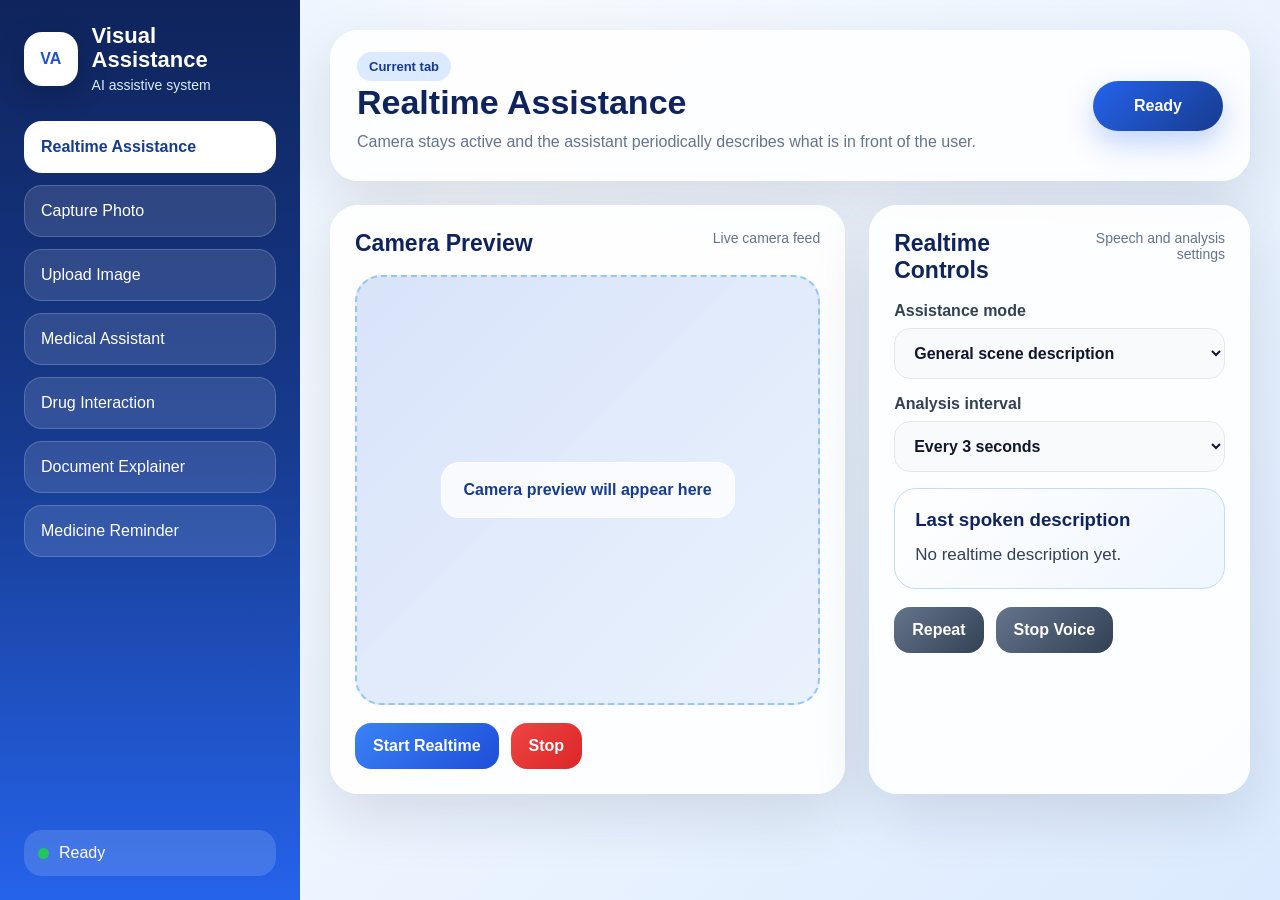
==== commit 98c1e6fc: "Update modes and improve SGR realtime behavior, 3,5,8 second modes work now, SYSTEM PROMPT, new text" ====
--- a/frontend/index.html
+++ b/frontend/index.html
@@ -8,8 +8,6 @@
 </head>
 <body>
   <div class="app">
-
-    <!-- ── DESKTOP SIDEBAR ───────────────────────────────────────── -->
     <aside class="sidebar">
       <div class="brand">
         <div class="logo">VA</div>
@@ -20,13 +18,13 @@
       </div>
 
       <nav class="menu">
-        <button class="menu-btn active" data-page="realtime" data-title="Realtime Assistance">Realtime Assistance</button>
-        <button class="menu-btn" data-page="capture"  data-title="Capture Photo">Capture Photo</button>
-        <button class="menu-btn" data-page="upload"   data-title="Upload Image">Upload Image</button>
-        <button class="menu-btn" data-page="medical"  data-title="Medical Assistant">Medical Assistant</button>
-        <button class="menu-btn" data-page="drug"     data-title="Drug Interaction">Drug Interaction</button>
-        <button class="menu-btn" data-page="document" data-title="Document Explainer">Document Explainer</button>
-        <button class="menu-btn" data-page="reminder" data-title="Medicine Reminder">Medicine Reminder</button>
+        <button class="menu-btn active" data-page="realtime">Realtime Assistance</button>
+        <button class="menu-btn" data-page="capture">Capture Photo</button>
+        <button class="menu-btn" data-page="upload">Upload Image</button>
+        <button class="menu-btn" data-page="medical">Medical Assistant</button>
+        <button class="menu-btn" data-page="drug">Drug Interaction</button>
+        <button class="menu-btn" data-page="document">Document Explainer</button>
+        <button class="menu-btn" data-page="reminder">Medicine Reminder</button>
       </nav>
 
       <div class="sidebar-footer">
@@ -35,485 +33,427 @@
       </div>
     </aside>
 
-    <!-- ── PAGE AREA (wraps mobile header + content + mobile nav) ── -->
-    <div class="page-area">
-
-      <!-- Mobile-only sticky top header -->
-      <header class="top-header">
-        <div>
-          <span class="small-label">Visual Assistance</span>
-          <h1 id="pageTitle">Realtime Assistance</h1>
-        </div>
-        <div class="status-pill" id="globalStatus">Ready</div>
-      </header>
-
-      <!-- ── MAIN CONTENT ──────────────────────────────────────── -->
-      <main class="main">
-
-        <!-- REALTIME -->
-        <section class="page active" id="realtime">
-          <div class="page-header">
-            <div>
-              <span class="tag">Current tab</span>
-              <h2>Realtime Assistance</h2>
-              <p>Camera stays active and the assistant periodically describes what is in front of the user.</p>
-            </div>
-            <div class="status-card" id="realtimeStatus">Ready</div>
-          </div>
-
-          <div class="grid two">
-            <div class="panel camera-panel">
-              <div class="panel-title">
-                <h3>Camera Preview</h3>
-                <span>Live camera feed</span>
+    <main class="main">
+      <!-- REALTIME -->
+      <section class="page active" id="realtime">
+        <div class="page-header">
+          <div>
+            <span class="tag">Current tab</span>
+            <h2>Realtime Assistance</h2>
+            <p>Camera stays active and the assistant periodically describes what is in front of the user.</p>
+          </div>
+          <div class="status-card" id="realtimeStatus">Ready</div>
+        </div>
+
+        <div class="grid two">
+          <div class="panel camera-panel">
+            <div class="panel-title">
+              <h3>Camera Preview</h3>
+              <span>Live camera feed</span>
+            </div>
+
+            <div class="camera-preview">
+              <video id="realtimeVideo" autoplay playsinline></video>
+              <canvas id="realtimeCanvas" hidden></canvas>
+              <div class="camera-placeholder" id="realtimePlaceholder">
+                Camera preview will appear here
               </div>
-              <div class="camera-preview">
-                <video id="realtimeVideo" autoplay playsinline></video>
-                <canvas id="realtimeCanvas" hidden></canvas>
-                <div class="camera-placeholder" id="realtimePlaceholder">
-                  <div class="placeholder-icon">📷</div>
-                  Camera preview will appear here
-                </div>
+            </div>
+
+            <div class="controls">
+              <button class="btn primary" id="startRealtimeBtn">Start Realtime</button>
+              <button class="btn danger" id="stopRealtimeBtn">Stop</button>
+            </div>
+          </div>
+
+          <div class="panel">
+            <div class="panel-title">
+              <h3>Realtime Controls</h3>
+              <span>Speech and analysis settings</span>
+            </div>
+
+            <label class="field">
+              Assistance mode
+              <select id="realtimeMode">
+                <option value="general">General scene description</option>
+                <option value="people">People description</option>
+                <option value="text">Read visible text</option>
+                <option value="obstacles">Obstacle detection</option>
+              </select>
+            </label>
+
+            <label class="field">
+              Analysis interval
+              <select id="realtimeInterval">
+                <option value="3000">Every 3 seconds</option>
+                <option value="5000">Every 5 seconds</option>
+                <option value="8000">Every 8 seconds</option>
+              </select>
+            </label>
+
+            <div class="response-box">
+              <h3>Last spoken description</h3>
+              <p id="realtimeResponse">No realtime description yet.</p>
+            </div>
+
+            <div class="controls">
+              <button class="btn secondary" id="repeatRealtimeBtn">Repeat</button>
+              <button class="btn secondary" id="stopVoiceRealtimeBtn">Stop Voice</button>
+            </div>
+          </div>
+        </div>
+      </section>
+
+      <!-- CAPTURE -->
+      <section class="page" id="capture">
+        <div class="page-header">
+          <div>
+            <span class="tag">Current tab</span>
+            <h2>Capture Photo</h2>
+            <p>Take one camera frame and get a detailed AI description.</p>
+          </div>
+          <div class="status-card" id="captureStatus">Ready</div>
+        </div>
+
+        <div class="grid two">
+          <div class="panel camera-panel">
+            <div class="panel-title">
+              <h3>Camera Preview</h3>
+              <span>Single image capture</span>
+            </div>
+
+            <div class="camera-preview">
+              <video id="captureVideo" autoplay playsinline></video>
+              <canvas id="captureCanvas" hidden></canvas>
+              <div class="camera-placeholder" id="capturePlaceholder">
+                Camera preview will appear here
               </div>
-              <div class="controls">
-                <button class="btn primary" id="startRealtimeBtn">Start Realtime</button>
-                <button class="btn danger"  id="stopRealtimeBtn">Stop</button>
+            </div>
+
+            <div class="controls">
+              <button class="btn primary" id="startCaptureCameraBtn">Start Camera</button>
+              <button class="btn accent" id="capturePhotoBtn">Capture & Describe</button>
+            </div>
+          </div>
+
+          <div class="panel">
+            <div class="panel-title">
+              <h3>Capture Result</h3>
+              <span>Detailed image explanation</span>
+            </div>
+
+            <label class="field">
+              Description mode
+              <select id="captureMode">
+                <option value="general">General</option>
+                <option value="people">People</option>
+                <option value="text">Text reading</option>
+                <option value="obstacles">Obstacles</option>
+              </select>
+            </label>
+
+            <div class="response-box large">
+              <h3>Description</h3>
+              <p id="captureResponse">No photo captured yet.</p>
+            </div>
+
+            <div class="controls">
+              <button class="btn secondary" id="repeatCaptureBtn">Repeat</button>
+              <button class="btn secondary" id="stopVoiceCaptureBtn">Stop Voice</button>
+            </div>
+          </div>
+        </div>
+      </section>
+
+      <!-- UPLOAD -->
+      <section class="page" id="upload">
+        <div class="page-header">
+          <div>
+            <span class="tag">Current tab</span>
+            <h2>Upload Image</h2>
+            <p>Upload an existing image and let the assistant explain it.</p>
+          </div>
+          <div class="status-card" id="uploadStatus">Ready</div>
+        </div>
+
+        <div class="grid two">
+          <div class="panel">
+            <div class="panel-title">
+              <h3>Image Preview</h3>
+              <span>Uploaded image</span>
+            </div>
+
+            <div class="upload-preview">
+              <img id="uploadPreview" alt="Uploaded image preview" />
+              <div class="camera-placeholder" id="uploadPlaceholder">
+                Uploaded image will appear here
               </div>
             </div>
 
-            <div class="panel">
-              <div class="panel-title">
-                <h3>Realtime Controls</h3>
-                <span>Speech and analysis settings</span>
+            <div class="controls vertical">
+              <input type="file" id="uploadInput" accept="image/*" />
+              <button class="btn primary" id="analyzeUploadBtn">Analyze Uploaded Image</button>
+            </div>
+          </div>
+
+          <div class="panel">
+            <div class="panel-title">
+              <h3>Upload Result</h3>
+              <span>AI image interpretation</span>
+            </div>
+
+            <label class="field">
+              Analysis mode
+              <select id="uploadMode">
+                <option value="general">General</option>
+                <option value="people">People</option>
+                <option value="text">Text reading</option>
+                <option value="obstacles">Obstacles</option>
+              </select>
+            </label>
+
+            <div class="response-box large">
+              <h3>Interpretation</h3>
+              <p id="uploadResponse">No image uploaded yet.</p>
+            </div>
+
+            <div class="controls">
+              <button class="btn secondary" id="repeatUploadBtn">Repeat</button>
+              <button class="btn secondary" id="stopVoiceUploadBtn">Stop Voice</button>
+            </div>
+          </div>
+        </div>
+      </section>
+
+      <!-- MEDICAL -->
+      <section class="page" id="medical">
+        <div class="page-header">
+          <div>
+            <span class="tag">Current tab</span>
+            <h2>Medical Assistant</h2>
+            <p>Use the camera to scan medicine packaging and get a simple explanation.</p>
+          </div>
+          <div class="status-card" id="medicalStatus">Ready</div>
+        </div>
+
+        <div class="medical-warning">
+          This is only an AI helper. Medicine identification and advice must be verified by a doctor or pharmacist.
+        </div>
+
+        <div class="grid two">
+          <div class="panel camera-panel">
+            <div class="panel-title">
+              <h3>Medicine Camera Preview</h3>
+              <span>Point camera at medicine box or label</span>
+            </div>
+
+            <div class="camera-preview">
+              <video id="medicalVideo" autoplay playsinline></video>
+              <canvas id="medicalCanvas" hidden></canvas>
+              <div class="camera-placeholder" id="medicalPlaceholder">
+                Medicine camera preview will appear here
               </div>
-
-              <label class="field">
-                Assistance mode
-                <select id="realtimeMode">
-                  <option value="general">General scene description</option>
-                  <option value="short">Short description</option>
-                  <option value="text">Read visible text</option>
-                  <option value="obstacles">Obstacle detection</option>
-                </select>
-              </label>
-
-              <label class="field">
-                Analysis interval
-                <select id="realtimeInterval">
-                  <option value="3000">Every 3 seconds</option>
-                  <option value="5000">Every 5 seconds</option>
-                  <option value="8000">Every 8 seconds</option>
-                </select>
-              </label>
-
-              <div class="response-box">
-                <h3>Last spoken description</h3>
-                <p id="realtimeResponse">No realtime description yet.</p>
+            </div>
+
+            <div class="controls">
+              <button class="btn primary" id="startMedicalCameraBtn">Start Camera</button>
+              <button class="btn accent" id="scanMedicineBtn">Scan Medicine</button>
+            </div>
+          </div>
+
+          <div class="panel">
+            <div class="panel-title">
+              <h3>Medicine Explanation</h3>
+              <span>Prototype medical assistant result</span>
+            </div>
+
+            <div class="response-box large">
+              <h3>Detected medicine</h3>
+              <p id="medicalResponse">No medicine scanned yet.</p>
+            </div>
+
+            <div class="controls">
+              <button class="btn secondary" id="repeatMedicalBtn">Repeat</button>
+              <button class="btn secondary" id="stopVoiceMedicalBtn">Stop Voice</button>
+            </div>
+          </div>
+        </div>
+      </section>
+
+      <!-- DRUG INTERACTION -->
+      <section class="page" id="drug">
+        <div class="page-header">
+          <div>
+            <span class="tag">Current tab</span>
+            <h2>Drug Interaction</h2>
+            <p>Track medicines and check whether a newly scanned medicine may be unsafe to combine.</p>
+          </div>
+          <div class="status-card success" id="drugStatus">All clear</div>
+        </div>
+
+        <div class="interaction-ok">
+          <div class="checkmark">✓</div>
+          <div>
+            <h3>Everything is currently OK</h3>
+            <p>No dangerous combination has been detected yet.</p>
+          </div>
+        </div>
+
+        <div class="grid two">
+          <div class="panel">
+            <div class="panel-title">
+              <h3>Add Medicine</h3>
+              <span>Manual entry or scanned result</span>
+            </div>
+
+            <div class="form">
+              <input type="text" id="drugNameInput" placeholder="Medicine name, e.g. Aspirin" />
+              <input type="text" id="drugDoseInput" placeholder="Dose, e.g. 100mg" />
+              <button class="btn primary" id="addDrugBtn">Add Medicine</button>
+              <button class="btn accent" id="mockScanDrugBtn">Mock Scan New Medicine</button>
+            </div>
+
+            <div class="response-box">
+              <h3>Interaction result</h3>
+              <p id="interactionResponse">No interaction checked yet.</p>
+            </div>
+          </div>
+
+          <div class="panel">
+            <div class="panel-title">
+              <h3>Current Medicine Table</h3>
+              <span>Medicines the user currently uses</span>
+            </div>
+
+            <div class="table-wrapper">
+              <table>
+                <thead>
+                  <tr>
+                    <th>Medicine</th>
+                    <th>Dose</th>
+                    <th>Status</th>
+                    <th></th>
+                  </tr>
+                </thead>
+                <tbody id="drugTableBody">
+                  <tr>
+                    <td colspan="4" class="empty-row">No medicines added yet.</td>
+                  </tr>
+                </tbody>
+              </table>
+            </div>
+          </div>
+        </div>
+      </section>
+
+      <!-- DOCUMENT -->
+      <section class="page" id="document">
+        <div class="page-header">
+          <div>
+            <span class="tag">Current tab</span>
+            <h2>Document Explainer</h2>
+            <p>Upload medical reports or lab results and get a simple explanation.</p>
+          </div>
+          <div class="status-card" id="documentStatus">Ready</div>
+        </div>
+
+        <div class="medical-warning">
+          This feature explains documents in simple language, but it does not replace professional medical interpretation.
+        </div>
+
+        <div class="grid two">
+          <div class="panel">
+            <div class="panel-title">
+              <h3>Document Preview</h3>
+              <span>Medical report or lab result image</span>
+            </div>
+
+            <div class="upload-preview">
+              <img id="documentPreview" alt="Document preview" />
+              <div class="camera-placeholder" id="documentPlaceholder">
+                Uploaded document will appear here
               </div>
-
-              <div class="controls">
-                <button class="btn secondary" id="repeatRealtimeBtn">Repeat</button>
-                <button class="btn secondary" id="stopVoiceRealtimeBtn">Stop Voice</button>
-              </div>
-            </div>
-          </div>
-        </section>
-
-        <!-- CAPTURE -->
-        <section class="page" id="capture">
-          <div class="page-header">
-            <div>
-              <span class="tag">Current tab</span>
-              <h2>Capture Photo</h2>
-              <p>Take one camera frame and get a detailed AI description.</p>
-            </div>
-            <div class="status-card" id="captureStatus">Ready</div>
-          </div>
-
-          <div class="grid two">
-            <div class="panel camera-panel">
-              <div class="panel-title">
-                <h3>Camera Preview</h3>
-                <span>Single image capture</span>
-              </div>
-              <div class="camera-preview">
-                <video id="captureVideo" autoplay playsinline></video>
-                <canvas id="captureCanvas" hidden></canvas>
-                <div class="camera-placeholder" id="capturePlaceholder">
-                  <div class="placeholder-icon">📸</div>
-                  Camera preview will appear here
-                </div>
-              </div>
-              <div class="controls">
-                <button class="btn primary" id="startCaptureCameraBtn">Start Camera</button>
-                <button class="btn accent"  id="capturePhotoBtn">Capture &amp; Describe</button>
-              </div>
-            </div>
-
-            <div class="panel">
-              <div class="panel-title">
-                <h3>Capture Result</h3>
-                <span>Detailed image explanation</span>
-              </div>
-
-              <label class="field">
-                Description mode
-                <select id="captureMode">
-                  <option value="general">General</option>
-                  <option value="short">Short</option>
-                  <option value="text">Text reading</option>
-                  <option value="obstacles">Obstacles</option>
-                </select>
-              </label>
-
-              <div class="response-box large">
-                <h3>Description</h3>
-                <p id="captureResponse">No photo captured yet.</p>
-              </div>
-
-              <div class="controls">
-                <button class="btn secondary" id="repeatCaptureBtn">Repeat</button>
-                <button class="btn secondary" id="stopVoiceCaptureBtn">Stop Voice</button>
-              </div>
-            </div>
-          </div>
-        </section>
-
-        <!-- UPLOAD -->
-        <section class="page" id="upload">
-          <div class="page-header">
-            <div>
-              <span class="tag">Current tab</span>
-              <h2>Upload Image</h2>
-              <p>Upload an existing image and let the assistant explain it.</p>
-            </div>
-            <div class="status-card" id="uploadStatus">Ready</div>
-          </div>
-
-          <div class="grid two">
-            <div class="panel">
-              <div class="panel-title">
-                <h3>Image Upload</h3>
-                <span>Choose a photo to analyze</span>
-              </div>
-
-              <label class="upload-box" for="uploadInput">
-                <input type="file" id="uploadInput" accept="image/*" hidden />
-                <img id="uploadPreview" alt="Uploaded image preview" />
-                <div class="upload-placeholder" id="uploadPlaceholder">
-                  <div class="plus-icon">+</div>
-                  <strong>Choose image</strong>
-                  <p>Click or tap to select a photo</p>
-                </div>
-              </label>
-
-              <label class="field">
-                Analysis mode
-                <select id="uploadMode">
-                  <option value="general">General</option>
-                  <option value="short">Short</option>
-                  <option value="text">Text reading</option>
-                  <option value="obstacles">Obstacles</option>
-                </select>
-              </label>
-
-              <div class="controls">
-                <button class="btn primary" id="analyzeUploadBtn">Analyze Uploaded Image</button>
-              </div>
-            </div>
-
-            <div class="panel">
-              <div class="panel-title">
-                <h3>Upload Result</h3>
-                <span>AI image interpretation</span>
-              </div>
-
-              <div class="response-box large">
-                <h3>Interpretation</h3>
-                <p id="uploadResponse">No image uploaded yet.</p>
-              </div>
-
-              <div class="controls">
-                <button class="btn secondary" id="repeatUploadBtn">Repeat</button>
-                <button class="btn secondary" id="stopVoiceUploadBtn">Stop Voice</button>
-              </div>
-            </div>
-          </div>
-        </section>
-
-        <!-- MEDICAL -->
-        <section class="page" id="medical">
-          <div class="page-header">
-            <div>
-              <span class="tag">Current tab</span>
-              <h2>Medical Assistant</h2>
-              <p>Use the camera to scan medicine packaging and get a simple explanation.</p>
-            </div>
-            <div class="status-card" id="medicalStatus">Ready</div>
-          </div>
-
-          <div class="medical-warning">
-            This is only an AI helper. Medicine identification and advice must be verified by a doctor or pharmacist.
-          </div>
-
-          <div class="grid two">
-            <div class="panel camera-panel">
-              <div class="panel-title">
-                <h3>Medicine Camera</h3>
-                <span>Point camera at medicine box or label</span>
-              </div>
-              <div class="camera-preview">
-                <video id="medicalVideo" autoplay playsinline></video>
-                <canvas id="medicalCanvas" hidden></canvas>
-                <div class="camera-placeholder" id="medicalPlaceholder">
-                  <div class="placeholder-icon">💊</div>
-                  Medicine camera preview will appear here
-                </div>
-              </div>
-              <div class="controls">
-                <button class="btn primary" id="startMedicalCameraBtn">Start Camera</button>
-                <button class="btn accent"  id="scanMedicineBtn">Scan Medicine</button>
-              </div>
-            </div>
-
-            <div class="panel">
-              <div class="panel-title">
-                <h3>Medicine Explanation</h3>
-                <span>AI medicine analysis result</span>
-              </div>
-
-              <div class="response-box large">
-                <h3>Detected medicine</h3>
-                <p id="medicalResponse">No medicine scanned yet.</p>
-              </div>
-
-              <div class="controls">
-                <button class="btn secondary" id="repeatMedicalBtn">Repeat</button>
-                <button class="btn secondary" id="stopVoiceMedicalBtn">Stop Voice</button>
-              </div>
-            </div>
-          </div>
-        </section>
-
-        <!-- DRUG INTERACTION -->
-        <section class="page" id="drug">
-          <div class="page-header">
-            <div>
-              <span class="tag">Current tab</span>
-              <h2>Drug Interaction</h2>
-              <p>Track medicines and check whether a newly scanned medicine may be unsafe to combine.</p>
-            </div>
-            <div class="status-card success" id="drugStatus">All clear</div>
-          </div>
-
-          <div class="interaction-ok">
-            <div class="checkmark">✓</div>
-            <div>
-              <h3 id="interactionTitle">Everything is currently OK</h3>
-              <p id="interactionSubtitle">No dangerous combination has been detected yet.</p>
-            </div>
-          </div>
-
-          <div class="grid two">
-            <div class="panel">
-              <div class="panel-title">
-                <h3>Add Medicine</h3>
-                <span>Manual entry or scanned result</span>
-              </div>
-
-              <div class="form">
-                <input type="text" id="drugNameInput" placeholder="Medicine name, e.g. Aspirin" />
-                <input type="text" id="drugDoseInput" placeholder="Dose, e.g. 100mg" />
-                <button class="btn primary" id="addDrugBtn">Add Medicine</button>
-                <button class="btn accent"  id="mockScanDrugBtn">Mock Scan New Medicine</button>
-              </div>
-
-              <div class="response-box">
-                <h3>Interaction result</h3>
-                <p id="interactionResponse">No interaction checked yet.</p>
-              </div>
-            </div>
-
-            <div class="panel">
-              <div class="panel-title">
-                <h3>Current Medicine Table</h3>
-                <span>Medicines the user currently uses</span>
-              </div>
-
-              <div class="table-wrapper">
-                <table>
-                  <thead>
-                    <tr>
-                      <th>Medicine</th>
-                      <th>Dose</th>
-                      <th>Status</th>
-                      <th></th>
-                    </tr>
-                  </thead>
-                  <tbody id="drugTableBody">
-                    <tr>
-                      <td colspan="4" class="empty-row">No medicines added yet.</td>
-                    </tr>
-                  </tbody>
-                </table>
-              </div>
-            </div>
-          </div>
-        </section>
-
-        <!-- DOCUMENT -->
-        <section class="page" id="document">
-          <div class="page-header">
-            <div>
-              <span class="tag">Current tab</span>
-              <h2>Document Explainer</h2>
-              <p>Scan or upload medical reports and lab results and get a simple explanation.</p>
-            </div>
-            <div class="status-card" id="documentStatus">Ready</div>
-          </div>
-
-          <div class="medical-warning">
-            This feature explains documents in simple language, but it does not replace professional medical interpretation.
-          </div>
-
-          <div class="grid two">
-            <!-- Camera scan option -->
-            <div class="panel camera-panel">
-              <div class="panel-title">
-                <h3>Scan Document</h3>
-                <span>Use camera to photograph a document</span>
-              </div>
-              <div class="camera-preview">
-                <video id="documentVideo" autoplay playsinline></video>
-                <canvas id="documentCanvas" hidden></canvas>
-                <div class="camera-placeholder" id="documentCameraPlaceholder">
-                  <div class="placeholder-icon">📄</div>
-                  Point camera at document
-                </div>
-              </div>
-              <div class="controls">
-                <button class="btn primary" id="startDocumentCameraBtn">Start Camera</button>
-                <button class="btn accent"  id="scanDocumentBtn">Scan Document</button>
-              </div>
-            </div>
-
-            <!-- Upload option -->
-            <div class="panel">
-              <div class="panel-title">
-                <h3>Upload Document</h3>
-                <span>Or upload an image file</span>
-              </div>
-
-              <div class="upload-preview">
-                <img id="documentPreview" alt="Document preview" />
-                <div class="camera-placeholder" id="documentPlaceholder">
-                  Uploaded document will appear here
-                </div>
-              </div>
-
-              <div class="controls vertical">
-                <input type="file" id="documentInput" accept="image/*" />
-                <button class="btn primary" id="explainDocumentBtn">Explain Document</button>
-              </div>
-            </div>
-          </div>
-
-          <!-- Shared result for both scan and upload -->
-          <div class="response-box large" style="margin-top: 24px;">
-            <h3>Document explanation</h3>
-            <p id="documentResponse">No document analyzed yet.</p>
-          </div>
-          <div class="controls" style="margin-top: 12px;">
-            <button class="btn secondary" id="repeatDocumentBtn">Repeat</button>
-            <button class="btn secondary" id="stopVoiceDocumentBtn">Stop Voice</button>
-          </div>
-        </section>
-
-        <!-- REMINDER -->
-        <section class="page" id="reminder">
-          <div class="page-header">
-            <div>
-              <span class="tag">Current tab</span>
-              <h2>Medicine Reminder</h2>
-              <p>Add medicines and set reminder times for taking them.</p>
-            </div>
-            <div class="status-card" id="reminderStatus">Ready</div>
-          </div>
-
-          <div class="grid two">
-            <div class="panel">
-              <div class="panel-title">
-                <h3>Add Reminder</h3>
-                <span>Medicine alarm setup</span>
-              </div>
-
-              <div class="form">
-                <input type="text"  id="reminderMedicineInput" placeholder="Medicine name" />
-                <input type="time"  id="reminderTimeInput" />
-                <button class="btn primary" id="addReminderBtn">Add Reminder</button>
-              </div>
-            </div>
-
-            <div class="panel">
-              <div class="panel-title">
-                <h3>Scheduled Reminders</h3>
-                <span>Upcoming medicine alarms</span>
-              </div>
-
-              <div class="table-wrapper">
-                <table>
-                  <thead>
-                    <tr>
-                      <th>Medicine</th>
-                      <th>Time</th>
-                      <th>Status</th>
-                      <th></th>
-                    </tr>
-                  </thead>
-                  <tbody id="reminderTableBody">
-                    <tr>
-                      <td colspan="4" class="empty-row">No reminders added yet.</td>
-                    </tr>
-                  </tbody>
-                </table>
-              </div>
-            </div>
-          </div>
-        </section>
-
-      </main>
-      <!-- ── END MAIN CONTENT ──────────────────────────────────── -->
-
-      <!-- Mobile-only fixed bottom navigation -->
-      <nav class="bottom-nav">
-        <button class="nav-btn active" data-page="realtime" data-title="Realtime Assistance">
-          <span>📷</span>Live
-        </button>
-        <button class="nav-btn" data-page="capture" data-title="Capture Photo">
-          <span>📸</span>Capture
-        </button>
-        <button class="nav-btn" data-page="upload" data-title="Upload Image">
-          <span>＋</span>Upload
-        </button>
-        <button class="nav-btn" data-page="medical" data-title="Medical Assistant">
-          <span>💊</span>Medical
-        </button>
-        <button class="nav-btn" data-page="drug" data-title="Drug Interaction">
-          <span>✓</span>Drugs
-        </button>
-        <button class="nav-btn" data-page="document" data-title="Document Explainer">
-          <span>📄</span>Docs
-        </button>
-        <button class="nav-btn" data-page="reminder" data-title="Medicine Reminder">
-          <span>⏰</span>Reminder
-        </button>
-      </nav>
-
-    </div>
-    <!-- ── END PAGE AREA ─────────────────────────────────────────── -->
-
+            </div>
+
+            <div class="controls vertical">
+              <input type="file" id="documentInput" accept="image/*" />
+              <button class="btn primary" id="explainDocumentBtn">Explain Document</button>
+            </div>
+          </div>
+
+          <div class="panel">
+            <div class="panel-title">
+              <h3>Explanation</h3>
+              <span>Simple medical document summary</span>
+            </div>
+
+            <div class="response-box large">
+              <h3>Document explanation</h3>
+              <p id="documentResponse">No document analyzed yet.</p>
+            </div>
+
+            <div class="controls">
+              <button class="btn secondary" id="repeatDocumentBtn">Repeat</button>
+              <button class="btn secondary" id="stopVoiceDocumentBtn">Stop Voice</button>
+            </div>
+          </div>
+        </div>
+      </section>
+
+      <!-- REMINDER -->
+      <section class="page" id="reminder">
+        <div class="page-header">
+          <div>
+            <span class="tag">Current tab</span>
+            <h2>Medicine Reminder</h2>
+            <p>Add medicines and set reminder times for taking them.</p>
+          </div>
+          <div class="status-card" id="reminderStatus">Ready</div>
+        </div>
+
+        <div class="grid two">
+          <div class="panel">
+            <div class="panel-title">
+              <h3>Add Reminder</h3>
+              <span>Medicine alarm setup</span>
+            </div>
+
+            <div class="form">
+              <input type="text" id="reminderMedicineInput" placeholder="Medicine name" />
+              <input type="time" id="reminderTimeInput" />
+              <button class="btn primary" id="addReminderBtn">Add Reminder</button>
+            </div>
+          </div>
+
+          <div class="panel">
+            <div class="panel-title">
+              <h3>Scheduled Reminders</h3>
+              <span>Upcoming medicine alarms</span>
+            </div>
+
+            <div class="table-wrapper">
+              <table>
+                <thead>
+                  <tr>
+                    <th>Medicine</th>
+                    <th>Time</th>
+                    <th>Status</th>
+                    <th></th>
+                  </tr>
+                </thead>
+                <tbody id="reminderTableBody">
+                  <tr>
+                    <td colspan="4" class="empty-row">No reminders added yet.</td>
+                  </tr>
+                </tbody>
+              </table>
+            </div>
+          </div>
+        </div>
+      </section>
+    </main>
   </div>
 
   <script src="app.js"></script>
 </body>
-</html>
+</html>
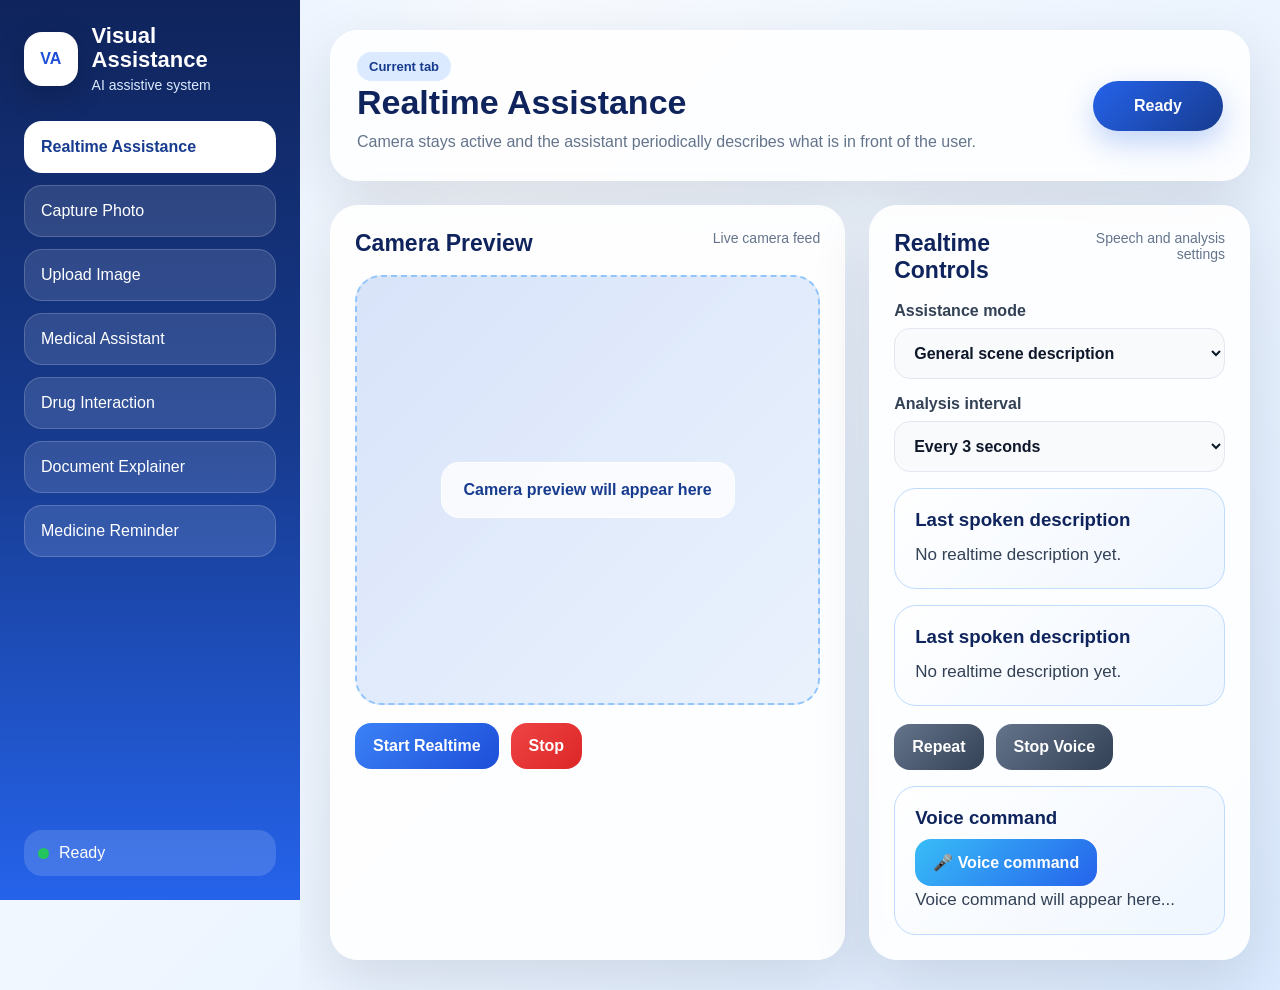
==== commit 0fe3e937: "Add voice command memory with local image storage" ====
--- a/frontend/index.html
+++ b/frontend/index.html
@@ -96,9 +96,20 @@
               <p id="realtimeResponse">No realtime description yet.</p>
             </div>
 
+            <div class="response-box">
+              <h3>Last spoken description</h3>
+              <p id="realtimeResponse">No realtime description yet.</p>
+            </div>
+
             <div class="controls">
               <button class="btn secondary" id="repeatRealtimeBtn">Repeat</button>
               <button class="btn secondary" id="stopVoiceRealtimeBtn">Stop Voice</button>
+            </div>
+
+            <div class="response-box">
+              <h3>Voice command</h3>
+              <button class="btn accent" id="voiceCommandBtn">🎤 Voice command</button>
+              <p id="voiceCommandText">Voice command will appear here...</p>
             </div>
           </div>
         </div>
@@ -161,6 +172,12 @@
               <button class="btn secondary" id="repeatCaptureBtn">Repeat</button>
               <button class="btn secondary" id="stopVoiceCaptureBtn">Stop Voice</button>
             </div>
+
+            <div class="response-box">
+              <h3>Voice command</h3>
+              <button class="btn accent" id="captureVoiceCommandBtn">🎤 Voice command</button>
+              <p id="captureVoiceCommandText">Voice command will appear here...</p>
+            </div>
           </div>
         </div>
       </section>
@@ -220,6 +237,12 @@
             <div class="controls">
               <button class="btn secondary" id="repeatUploadBtn">Repeat</button>
               <button class="btn secondary" id="stopVoiceUploadBtn">Stop Voice</button>
+            </div>
+
+            <div class="response-box">
+              <h3>Voice command</h3>
+              <button class="btn accent" id="uploadVoiceCommandBtn">🎤 Voice command</button>
+              <p id="uploadVoiceCommandText">Voice command will appear here...</p>
             </div>
           </div>
         </div>
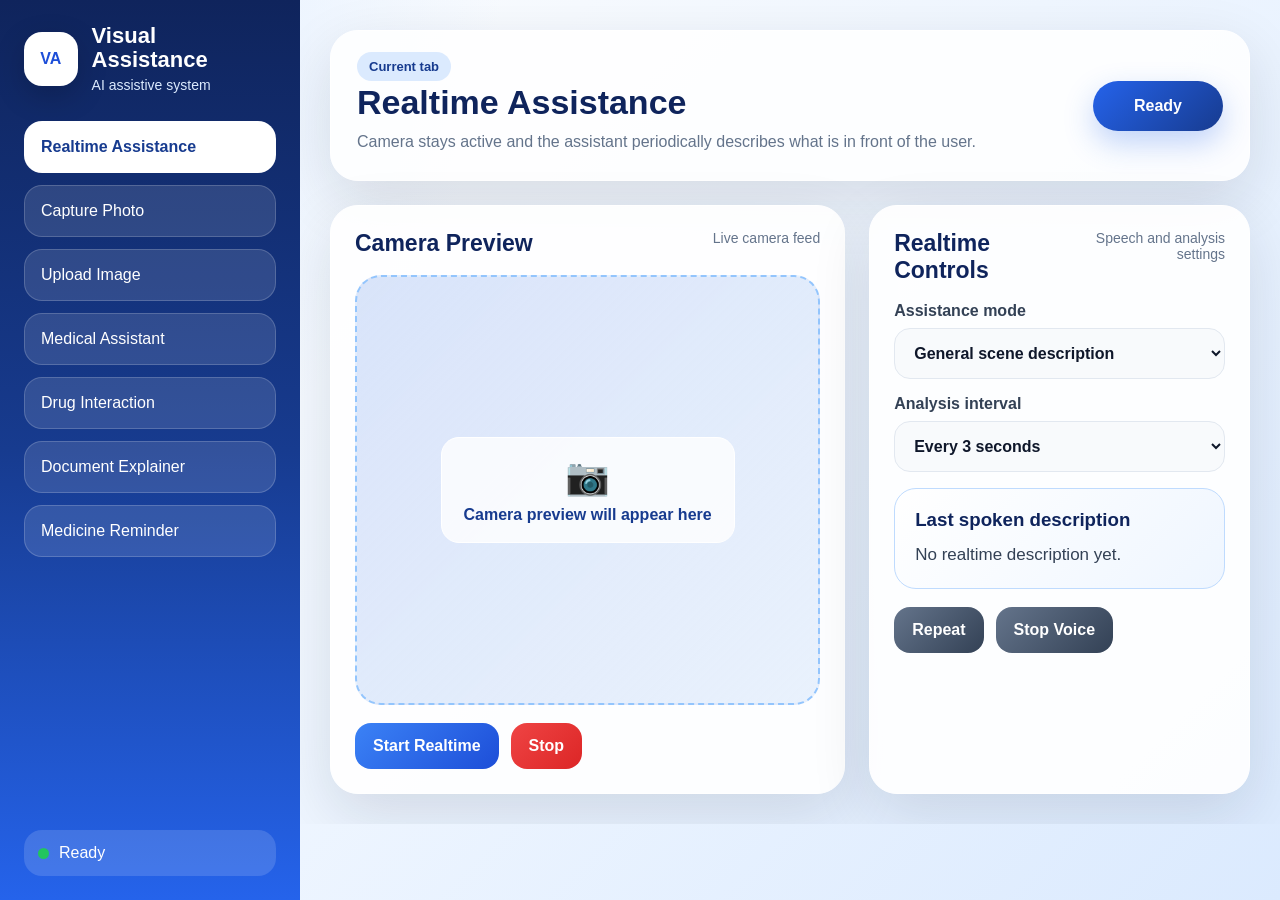
==== commit 8308294a: "Merge branch 'frontend'" ====
--- a/frontend/index.html
+++ b/frontend/index.html
@@ -8,6 +8,8 @@
 </head>
 <body>
   <div class="app">
+
+    <!-- ── DESKTOP SIDEBAR ───────────────────────────────────────── -->
     <aside class="sidebar">
       <div class="brand">
         <div class="logo">VA</div>
@@ -18,13 +20,13 @@
       </div>
 
       <nav class="menu">
-        <button class="menu-btn active" data-page="realtime">Realtime Assistance</button>
-        <button class="menu-btn" data-page="capture">Capture Photo</button>
-        <button class="menu-btn" data-page="upload">Upload Image</button>
-        <button class="menu-btn" data-page="medical">Medical Assistant</button>
-        <button class="menu-btn" data-page="drug">Drug Interaction</button>
-        <button class="menu-btn" data-page="document">Document Explainer</button>
-        <button class="menu-btn" data-page="reminder">Medicine Reminder</button>
+        <button class="menu-btn active" data-page="realtime" data-title="Realtime Assistance">Realtime Assistance</button>
+        <button class="menu-btn" data-page="capture"  data-title="Capture Photo">Capture Photo</button>
+        <button class="menu-btn" data-page="upload"   data-title="Upload Image">Upload Image</button>
+        <button class="menu-btn" data-page="medical"  data-title="Medical Assistant">Medical Assistant</button>
+        <button class="menu-btn" data-page="drug"     data-title="Drug Interaction">Drug Interaction</button>
+        <button class="menu-btn" data-page="document" data-title="Document Explainer">Document Explainer</button>
+        <button class="menu-btn" data-page="reminder" data-title="Medicine Reminder">Medicine Reminder</button>
       </nav>
 
       <div class="sidebar-footer">
@@ -33,450 +35,485 @@
       </div>
     </aside>
 
-    <main class="main">
-      <!-- REALTIME -->
-      <section class="page active" id="realtime">
-        <div class="page-header">
-          <div>
-            <span class="tag">Current tab</span>
-            <h2>Realtime Assistance</h2>
-            <p>Camera stays active and the assistant periodically describes what is in front of the user.</p>
-          </div>
-          <div class="status-card" id="realtimeStatus">Ready</div>
+    <!-- ── PAGE AREA (wraps mobile header + content + mobile nav) ── -->
+    <div class="page-area">
+
+      <!-- Mobile-only sticky top header -->
+      <header class="top-header">
+        <div>
+          <span class="small-label">Visual Assistance</span>
+          <h1 id="pageTitle">Realtime Assistance</h1>
         </div>
-
-        <div class="grid two">
-          <div class="panel camera-panel">
-            <div class="panel-title">
-              <h3>Camera Preview</h3>
-              <span>Live camera feed</span>
-            </div>
-
-            <div class="camera-preview">
-              <video id="realtimeVideo" autoplay playsinline></video>
-              <canvas id="realtimeCanvas" hidden></canvas>
-              <div class="camera-placeholder" id="realtimePlaceholder">
-                Camera preview will appear here
-              </div>
-            </div>
-
-            <div class="controls">
-              <button class="btn primary" id="startRealtimeBtn">Start Realtime</button>
-              <button class="btn danger" id="stopRealtimeBtn">Stop</button>
-            </div>
-          </div>
-
-          <div class="panel">
-            <div class="panel-title">
-              <h3>Realtime Controls</h3>
-              <span>Speech and analysis settings</span>
-            </div>
-
-            <label class="field">
-              Assistance mode
-              <select id="realtimeMode">
-                <option value="general">General scene description</option>
-                <option value="people">People description</option>
-                <option value="text">Read visible text</option>
-                <option value="obstacles">Obstacle detection</option>
-              </select>
-            </label>
-
-            <label class="field">
-              Analysis interval
-              <select id="realtimeInterval">
-                <option value="3000">Every 3 seconds</option>
-                <option value="5000">Every 5 seconds</option>
-                <option value="8000">Every 8 seconds</option>
-              </select>
-            </label>
-
-            <div class="response-box">
-              <h3>Last spoken description</h3>
-              <p id="realtimeResponse">No realtime description yet.</p>
-            </div>
-
-            <div class="response-box">
-              <h3>Last spoken description</h3>
-              <p id="realtimeResponse">No realtime description yet.</p>
-            </div>
-
-            <div class="controls">
-              <button class="btn secondary" id="repeatRealtimeBtn">Repeat</button>
-              <button class="btn secondary" id="stopVoiceRealtimeBtn">Stop Voice</button>
-            </div>
-
-            <div class="response-box">
-              <h3>Voice command</h3>
-              <button class="btn accent" id="voiceCommandBtn">🎤 Voice command</button>
-              <p id="voiceCommandText">Voice command will appear here...</p>
-            </div>
-          </div>
-        </div>
-      </section>
-
-      <!-- CAPTURE -->
-      <section class="page" id="capture">
-        <div class="page-header">
-          <div>
-            <span class="tag">Current tab</span>
-            <h2>Capture Photo</h2>
-            <p>Take one camera frame and get a detailed AI description.</p>
-          </div>
-          <div class="status-card" id="captureStatus">Ready</div>
-        </div>
-
-        <div class="grid two">
-          <div class="panel camera-panel">
-            <div class="panel-title">
-              <h3>Camera Preview</h3>
-              <span>Single image capture</span>
-            </div>
-
-            <div class="camera-preview">
-              <video id="captureVideo" autoplay playsinline></video>
-              <canvas id="captureCanvas" hidden></canvas>
-              <div class="camera-placeholder" id="capturePlaceholder">
-                Camera preview will appear here
-              </div>
-            </div>
-
-            <div class="controls">
-              <button class="btn primary" id="startCaptureCameraBtn">Start Camera</button>
-              <button class="btn accent" id="capturePhotoBtn">Capture & Describe</button>
-            </div>
-          </div>
-
-          <div class="panel">
-            <div class="panel-title">
-              <h3>Capture Result</h3>
-              <span>Detailed image explanation</span>
-            </div>
-
-            <label class="field">
-              Description mode
-              <select id="captureMode">
-                <option value="general">General</option>
-                <option value="people">People</option>
-                <option value="text">Text reading</option>
-                <option value="obstacles">Obstacles</option>
-              </select>
-            </label>
-
-            <div class="response-box large">
-              <h3>Description</h3>
-              <p id="captureResponse">No photo captured yet.</p>
-            </div>
-
-            <div class="controls">
-              <button class="btn secondary" id="repeatCaptureBtn">Repeat</button>
-              <button class="btn secondary" id="stopVoiceCaptureBtn">Stop Voice</button>
-            </div>
-
-            <div class="response-box">
-              <h3>Voice command</h3>
-              <button class="btn accent" id="captureVoiceCommandBtn">🎤 Voice command</button>
-              <p id="captureVoiceCommandText">Voice command will appear here...</p>
-            </div>
-          </div>
-        </div>
-      </section>
-
-      <!-- UPLOAD -->
-      <section class="page" id="upload">
-        <div class="page-header">
-          <div>
-            <span class="tag">Current tab</span>
-            <h2>Upload Image</h2>
-            <p>Upload an existing image and let the assistant explain it.</p>
-          </div>
-          <div class="status-card" id="uploadStatus">Ready</div>
-        </div>
-
-        <div class="grid two">
-          <div class="panel">
-            <div class="panel-title">
-              <h3>Image Preview</h3>
-              <span>Uploaded image</span>
-            </div>
-
-            <div class="upload-preview">
-              <img id="uploadPreview" alt="Uploaded image preview" />
-              <div class="camera-placeholder" id="uploadPlaceholder">
-                Uploaded image will appear here
-              </div>
-            </div>
-
-            <div class="controls vertical">
-              <input type="file" id="uploadInput" accept="image/*" />
-              <button class="btn primary" id="analyzeUploadBtn">Analyze Uploaded Image</button>
-            </div>
-          </div>
-
-          <div class="panel">
-            <div class="panel-title">
-              <h3>Upload Result</h3>
-              <span>AI image interpretation</span>
-            </div>
-
-            <label class="field">
-              Analysis mode
-              <select id="uploadMode">
-                <option value="general">General</option>
-                <option value="people">People</option>
-                <option value="text">Text reading</option>
-                <option value="obstacles">Obstacles</option>
-              </select>
-            </label>
-
-            <div class="response-box large">
-              <h3>Interpretation</h3>
-              <p id="uploadResponse">No image uploaded yet.</p>
-            </div>
-
-            <div class="controls">
-              <button class="btn secondary" id="repeatUploadBtn">Repeat</button>
-              <button class="btn secondary" id="stopVoiceUploadBtn">Stop Voice</button>
-            </div>
-
-            <div class="response-box">
-              <h3>Voice command</h3>
-              <button class="btn accent" id="uploadVoiceCommandBtn">🎤 Voice command</button>
-              <p id="uploadVoiceCommandText">Voice command will appear here...</p>
-            </div>
-          </div>
-        </div>
-      </section>
-
-      <!-- MEDICAL -->
-      <section class="page" id="medical">
-        <div class="page-header">
-          <div>
-            <span class="tag">Current tab</span>
-            <h2>Medical Assistant</h2>
-            <p>Use the camera to scan medicine packaging and get a simple explanation.</p>
-          </div>
-          <div class="status-card" id="medicalStatus">Ready</div>
-        </div>
-
-        <div class="medical-warning">
-          This is only an AI helper. Medicine identification and advice must be verified by a doctor or pharmacist.
-        </div>
-
-        <div class="grid two">
-          <div class="panel camera-panel">
-            <div class="panel-title">
-              <h3>Medicine Camera Preview</h3>
-              <span>Point camera at medicine box or label</span>
-            </div>
-
-            <div class="camera-preview">
-              <video id="medicalVideo" autoplay playsinline></video>
-              <canvas id="medicalCanvas" hidden></canvas>
-              <div class="camera-placeholder" id="medicalPlaceholder">
-                Medicine camera preview will appear here
-              </div>
-            </div>
-
-            <div class="controls">
-              <button class="btn primary" id="startMedicalCameraBtn">Start Camera</button>
-              <button class="btn accent" id="scanMedicineBtn">Scan Medicine</button>
-            </div>
-          </div>
-
-          <div class="panel">
-            <div class="panel-title">
-              <h3>Medicine Explanation</h3>
-              <span>Prototype medical assistant result</span>
-            </div>
-
-            <div class="response-box large">
-              <h3>Detected medicine</h3>
-              <p id="medicalResponse">No medicine scanned yet.</p>
-            </div>
-
-            <div class="controls">
-              <button class="btn secondary" id="repeatMedicalBtn">Repeat</button>
-              <button class="btn secondary" id="stopVoiceMedicalBtn">Stop Voice</button>
-            </div>
-          </div>
-        </div>
-      </section>
-
-      <!-- DRUG INTERACTION -->
-      <section class="page" id="drug">
-        <div class="page-header">
-          <div>
-            <span class="tag">Current tab</span>
-            <h2>Drug Interaction</h2>
-            <p>Track medicines and check whether a newly scanned medicine may be unsafe to combine.</p>
-          </div>
-          <div class="status-card success" id="drugStatus">All clear</div>
-        </div>
-
-        <div class="interaction-ok">
-          <div class="checkmark">✓</div>
-          <div>
-            <h3>Everything is currently OK</h3>
-            <p>No dangerous combination has been detected yet.</p>
-          </div>
-        </div>
-
-        <div class="grid two">
-          <div class="panel">
-            <div class="panel-title">
-              <h3>Add Medicine</h3>
-              <span>Manual entry or scanned result</span>
-            </div>
-
-            <div class="form">
-              <input type="text" id="drugNameInput" placeholder="Medicine name, e.g. Aspirin" />
-              <input type="text" id="drugDoseInput" placeholder="Dose, e.g. 100mg" />
-              <button class="btn primary" id="addDrugBtn">Add Medicine</button>
-              <button class="btn accent" id="mockScanDrugBtn">Mock Scan New Medicine</button>
-            </div>
-
-            <div class="response-box">
-              <h3>Interaction result</h3>
-              <p id="interactionResponse">No interaction checked yet.</p>
-            </div>
-          </div>
-
-          <div class="panel">
-            <div class="panel-title">
-              <h3>Current Medicine Table</h3>
-              <span>Medicines the user currently uses</span>
-            </div>
-
-            <div class="table-wrapper">
-              <table>
-                <thead>
-                  <tr>
-                    <th>Medicine</th>
-                    <th>Dose</th>
-                    <th>Status</th>
-                    <th></th>
-                  </tr>
-                </thead>
-                <tbody id="drugTableBody">
-                  <tr>
-                    <td colspan="4" class="empty-row">No medicines added yet.</td>
-                  </tr>
-                </tbody>
-              </table>
-            </div>
-          </div>
-        </div>
-      </section>
-
-      <!-- DOCUMENT -->
-      <section class="page" id="document">
-        <div class="page-header">
-          <div>
-            <span class="tag">Current tab</span>
-            <h2>Document Explainer</h2>
-            <p>Upload medical reports or lab results and get a simple explanation.</p>
-          </div>
-          <div class="status-card" id="documentStatus">Ready</div>
-        </div>
-
-        <div class="medical-warning">
-          This feature explains documents in simple language, but it does not replace professional medical interpretation.
-        </div>
-
-        <div class="grid two">
-          <div class="panel">
-            <div class="panel-title">
-              <h3>Document Preview</h3>
-              <span>Medical report or lab result image</span>
-            </div>
-
-            <div class="upload-preview">
-              <img id="documentPreview" alt="Document preview" />
-              <div class="camera-placeholder" id="documentPlaceholder">
-                Uploaded document will appear here
-              </div>
-            </div>
-
-            <div class="controls vertical">
-              <input type="file" id="documentInput" accept="image/*" />
-              <button class="btn primary" id="explainDocumentBtn">Explain Document</button>
-            </div>
-          </div>
-
-          <div class="panel">
-            <div class="panel-title">
-              <h3>Explanation</h3>
-              <span>Simple medical document summary</span>
-            </div>
-
-            <div class="response-box large">
-              <h3>Document explanation</h3>
-              <p id="documentResponse">No document analyzed yet.</p>
-            </div>
-
-            <div class="controls">
-              <button class="btn secondary" id="repeatDocumentBtn">Repeat</button>
-              <button class="btn secondary" id="stopVoiceDocumentBtn">Stop Voice</button>
-            </div>
-          </div>
-        </div>
-      </section>
-
-      <!-- REMINDER -->
-      <section class="page" id="reminder">
-        <div class="page-header">
-          <div>
-            <span class="tag">Current tab</span>
-            <h2>Medicine Reminder</h2>
-            <p>Add medicines and set reminder times for taking them.</p>
-          </div>
-          <div class="status-card" id="reminderStatus">Ready</div>
-        </div>
-
-        <div class="grid two">
-          <div class="panel">
-            <div class="panel-title">
-              <h3>Add Reminder</h3>
-              <span>Medicine alarm setup</span>
-            </div>
-
-            <div class="form">
-              <input type="text" id="reminderMedicineInput" placeholder="Medicine name" />
-              <input type="time" id="reminderTimeInput" />
-              <button class="btn primary" id="addReminderBtn">Add Reminder</button>
-            </div>
-          </div>
-
-          <div class="panel">
-            <div class="panel-title">
-              <h3>Scheduled Reminders</h3>
-              <span>Upcoming medicine alarms</span>
-            </div>
-
-            <div class="table-wrapper">
-              <table>
-                <thead>
-                  <tr>
-                    <th>Medicine</th>
-                    <th>Time</th>
-                    <th>Status</th>
-                    <th></th>
-                  </tr>
-                </thead>
-                <tbody id="reminderTableBody">
-                  <tr>
-                    <td colspan="4" class="empty-row">No reminders added yet.</td>
-                  </tr>
-                </tbody>
-              </table>
-            </div>
-          </div>
-        </div>
-      </section>
-    </main>
+        <div class="status-pill" id="globalStatus">Ready</div>
+      </header>
+
+      <!-- ── MAIN CONTENT ──────────────────────────────────────── -->
+      <main class="main">
+
+        <!-- REALTIME -->
+        <section class="page active" id="realtime">
+          <div class="page-header">
+            <div>
+              <span class="tag">Current tab</span>
+              <h2>Realtime Assistance</h2>
+              <p>Camera stays active and the assistant periodically describes what is in front of the user.</p>
+            </div>
+            <div class="status-card" id="realtimeStatus">Ready</div>
+          </div>
+
+          <div class="grid two">
+            <div class="panel camera-panel">
+              <div class="panel-title">
+                <h3>Camera Preview</h3>
+                <span>Live camera feed</span>
+              </div>
+              <div class="camera-preview">
+                <video id="realtimeVideo" autoplay playsinline></video>
+                <canvas id="realtimeCanvas" hidden></canvas>
+                <div class="camera-placeholder" id="realtimePlaceholder">
+                  <div class="placeholder-icon">📷</div>
+                  Camera preview will appear here
+                </div>
+              </div>
+              <div class="controls">
+                <button class="btn primary" id="startRealtimeBtn">Start Realtime</button>
+                <button class="btn danger"  id="stopRealtimeBtn">Stop</button>
+              </div>
+            </div>
+
+            <div class="panel">
+              <div class="panel-title">
+                <h3>Realtime Controls</h3>
+                <span>Speech and analysis settings</span>
+              </div>
+
+              <label class="field">
+                Assistance mode
+                <select id="realtimeMode">
+                  <option value="general">General scene description</option>
+                  <option value="people">People description</option>
+                  <option value="text">Read visible text</option>
+                  <option value="obstacles">Obstacle detection</option>
+                </select>
+              </label>
+
+              <label class="field">
+                Analysis interval
+                <select id="realtimeInterval">
+                  <option value="3000">Every 3 seconds</option>
+                  <option value="5000">Every 5 seconds</option>
+                  <option value="8000">Every 8 seconds</option>
+                </select>
+              </label>
+
+              <div class="response-box">
+                <h3>Last spoken description</h3>
+                <p id="realtimeResponse">No realtime description yet.</p>
+              </div>
+
+              <div class="controls">
+                <button class="btn secondary" id="repeatRealtimeBtn">Repeat</button>
+                <button class="btn secondary" id="stopVoiceRealtimeBtn">Stop Voice</button>
+              </div>
+            </div>
+          </div>
+        </section>
+
+        <!-- CAPTURE -->
+        <section class="page" id="capture">
+          <div class="page-header">
+            <div>
+              <span class="tag">Current tab</span>
+              <h2>Capture Photo</h2>
+              <p>Take one camera frame and get a detailed AI description.</p>
+            </div>
+            <div class="status-card" id="captureStatus">Ready</div>
+          </div>
+
+          <div class="grid two">
+            <div class="panel camera-panel">
+              <div class="panel-title">
+                <h3>Camera Preview</h3>
+                <span>Single image capture</span>
+              </div>
+              <div class="camera-preview">
+                <video id="captureVideo" autoplay playsinline></video>
+                <canvas id="captureCanvas" hidden></canvas>
+                <div class="camera-placeholder" id="capturePlaceholder">
+                  <div class="placeholder-icon">📸</div>
+                  Camera preview will appear here
+                </div>
+              </div>
+              <div class="controls">
+                <button class="btn primary" id="startCaptureCameraBtn">Start Camera</button>
+                <button class="btn accent"  id="capturePhotoBtn">Capture &amp; Describe</button>
+              </div>
+            </div>
+
+            <div class="panel">
+              <div class="panel-title">
+                <h3>Capture Result</h3>
+                <span>Detailed image explanation</span>
+              </div>
+
+              <label class="field">
+                Description mode
+                <select id="captureMode">
+                  <option value="general">General</option>
+                  <option value="people">People</option>
+                  <option value="text">Text reading</option>
+                  <option value="obstacles">Obstacles</option>
+                </select>
+              </label>
+
+              <div class="response-box large">
+                <h3>Description</h3>
+                <p id="captureResponse">No photo captured yet.</p>
+              </div>
+
+              <div class="controls">
+                <button class="btn secondary" id="repeatCaptureBtn">Repeat</button>
+                <button class="btn secondary" id="stopVoiceCaptureBtn">Stop Voice</button>
+              </div>
+            </div>
+          </div>
+        </section>
+
+        <!-- UPLOAD -->
+        <section class="page" id="upload">
+          <div class="page-header">
+            <div>
+              <span class="tag">Current tab</span>
+              <h2>Upload Image</h2>
+              <p>Upload an existing image and let the assistant explain it.</p>
+            </div>
+            <div class="status-card" id="uploadStatus">Ready</div>
+          </div>
+
+          <div class="grid two">
+            <div class="panel">
+              <div class="panel-title">
+                <h3>Image Upload</h3>
+                <span>Choose a photo to analyze</span>
+              </div>
+
+              <label class="upload-box" for="uploadInput">
+                <input type="file" id="uploadInput" accept="image/*" hidden />
+                <img id="uploadPreview" alt="Uploaded image preview" />
+                <div class="upload-placeholder" id="uploadPlaceholder">
+                  <div class="plus-icon">+</div>
+                  <strong>Choose image</strong>
+                  <p>Click or tap to select a photo</p>
+                </div>
+              </label>
+
+              <label class="field">
+                Analysis mode
+                <select id="uploadMode">
+                  <option value="general">General</option>
+                  <option value="people">People</option>
+                  <option value="text">Text reading</option>
+                  <option value="obstacles">Obstacles</option>
+                </select>
+              </label>
+
+              <div class="controls">
+                <button class="btn primary" id="analyzeUploadBtn">Analyze Uploaded Image</button>
+              </div>
+            </div>
+
+            <div class="panel">
+              <div class="panel-title">
+                <h3>Upload Result</h3>
+                <span>AI image interpretation</span>
+              </div>
+
+              <div class="response-box large">
+                <h3>Interpretation</h3>
+                <p id="uploadResponse">No image uploaded yet.</p>
+              </div>
+
+              <div class="controls">
+                <button class="btn secondary" id="repeatUploadBtn">Repeat</button>
+                <button class="btn secondary" id="stopVoiceUploadBtn">Stop Voice</button>
+              </div>
+            </div>
+          </div>
+        </section>
+
+        <!-- MEDICAL -->
+        <section class="page" id="medical">
+          <div class="page-header">
+            <div>
+              <span class="tag">Current tab</span>
+              <h2>Medical Assistant</h2>
+              <p>Use the camera to scan medicine packaging and get a simple explanation.</p>
+            </div>
+            <div class="status-card" id="medicalStatus">Ready</div>
+          </div>
+
+          <div class="medical-warning">
+            This is only an AI helper. Medicine identification and advice must be verified by a doctor or pharmacist.
+          </div>
+
+          <div class="grid two">
+            <div class="panel camera-panel">
+              <div class="panel-title">
+                <h3>Medicine Camera</h3>
+                <span>Point camera at medicine box or label</span>
+              </div>
+              <div class="camera-preview">
+                <video id="medicalVideo" autoplay playsinline></video>
+                <canvas id="medicalCanvas" hidden></canvas>
+                <div class="camera-placeholder" id="medicalPlaceholder">
+                  <div class="placeholder-icon">💊</div>
+                  Medicine camera preview will appear here
+                </div>
+              </div>
+              <div class="controls">
+                <button class="btn primary" id="startMedicalCameraBtn">Start Camera</button>
+                <button class="btn accent"  id="scanMedicineBtn">Scan Medicine</button>
+              </div>
+            </div>
+
+            <div class="panel">
+              <div class="panel-title">
+                <h3>Medicine Explanation</h3>
+                <span>AI medicine analysis result</span>
+              </div>
+
+              <div class="response-box large">
+                <h3>Detected medicine</h3>
+                <p id="medicalResponse">No medicine scanned yet.</p>
+              </div>
+
+              <div class="controls">
+                <button class="btn secondary" id="repeatMedicalBtn">Repeat</button>
+                <button class="btn secondary" id="stopVoiceMedicalBtn">Stop Voice</button>
+              </div>
+            </div>
+          </div>
+        </section>
+
+        <!-- DRUG INTERACTION -->
+        <section class="page" id="drug">
+          <div class="page-header">
+            <div>
+              <span class="tag">Current tab</span>
+              <h2>Drug Interaction</h2>
+              <p>Track medicines and check whether a newly scanned medicine may be unsafe to combine.</p>
+            </div>
+            <div class="status-card success" id="drugStatus">All clear</div>
+          </div>
+
+          <div class="interaction-ok">
+            <div class="checkmark">✓</div>
+            <div>
+              <h3 id="interactionTitle">Everything is currently OK</h3>
+              <p id="interactionSubtitle">No dangerous combination has been detected yet.</p>
+            </div>
+          </div>
+
+          <div class="grid two">
+            <div class="panel">
+              <div class="panel-title">
+                <h3>Add Medicine</h3>
+                <span>Manual entry or scanned result</span>
+              </div>
+
+              <div class="form">
+                <input type="text" id="drugNameInput" placeholder="Medicine name, e.g. Aspirin" />
+                <input type="text" id="drugDoseInput" placeholder="Dose, e.g. 100mg" />
+                <button class="btn primary" id="addDrugBtn">Add Medicine</button>
+                <button class="btn accent"  id="mockScanDrugBtn">Mock Scan New Medicine</button>
+              </div>
+
+              <div class="response-box">
+                <h3>Interaction result</h3>
+                <p id="interactionResponse">No interaction checked yet.</p>
+              </div>
+            </div>
+
+            <div class="panel">
+              <div class="panel-title">
+                <h3>Current Medicine Table</h3>
+                <span>Medicines the user currently uses</span>
+              </div>
+
+              <div class="table-wrapper">
+                <table>
+                  <thead>
+                    <tr>
+                      <th>Medicine</th>
+                      <th>Dose</th>
+                      <th>Status</th>
+                      <th></th>
+                    </tr>
+                  </thead>
+                  <tbody id="drugTableBody">
+                    <tr>
+                      <td colspan="4" class="empty-row">No medicines added yet.</td>
+                    </tr>
+                  </tbody>
+                </table>
+              </div>
+            </div>
+          </div>
+        </section>
+
+        <!-- DOCUMENT -->
+        <section class="page" id="document">
+          <div class="page-header">
+            <div>
+              <span class="tag">Current tab</span>
+              <h2>Document Explainer</h2>
+              <p>Scan or upload medical reports and lab results and get a simple explanation.</p>
+            </div>
+            <div class="status-card" id="documentStatus">Ready</div>
+          </div>
+
+          <div class="medical-warning">
+            This feature explains documents in simple language, but it does not replace professional medical interpretation.
+          </div>
+
+          <div class="grid two">
+            <!-- Camera scan option -->
+            <div class="panel camera-panel">
+              <div class="panel-title">
+                <h3>Scan Document</h3>
+                <span>Use camera to photograph a document</span>
+              </div>
+              <div class="camera-preview">
+                <video id="documentVideo" autoplay playsinline></video>
+                <canvas id="documentCanvas" hidden></canvas>
+                <div class="camera-placeholder" id="documentCameraPlaceholder">
+                  <div class="placeholder-icon">📄</div>
+                  Point camera at document
+                </div>
+              </div>
+              <div class="controls">
+                <button class="btn primary" id="startDocumentCameraBtn">Start Camera</button>
+                <button class="btn accent"  id="scanDocumentBtn">Scan Document</button>
+              </div>
+            </div>
+
+            <!-- Upload option -->
+            <div class="panel">
+              <div class="panel-title">
+                <h3>Upload Document</h3>
+                <span>Or upload an image file</span>
+              </div>
+
+              <div class="upload-preview">
+                <img id="documentPreview" alt="Document preview" />
+                <div class="camera-placeholder" id="documentPlaceholder">
+                  Uploaded document will appear here
+                </div>
+              </div>
+
+              <div class="controls vertical">
+                <input type="file" id="documentInput" accept="image/*" />
+                <button class="btn primary" id="explainDocumentBtn">Explain Document</button>
+              </div>
+            </div>
+          </div>
+
+          <!-- Shared result for both scan and upload -->
+          <div class="response-box large" style="margin-top: 24px;">
+            <h3>Document explanation</h3>
+            <p id="documentResponse">No document analyzed yet.</p>
+          </div>
+          <div class="controls" style="margin-top: 12px;">
+            <button class="btn secondary" id="repeatDocumentBtn">Repeat</button>
+            <button class="btn secondary" id="stopVoiceDocumentBtn">Stop Voice</button>
+          </div>
+        </section>
+
+        <!-- REMINDER -->
+        <section class="page" id="reminder">
+          <div class="page-header">
+            <div>
+              <span class="tag">Current tab</span>
+              <h2>Medicine Reminder</h2>
+              <p>Add medicines and set reminder times for taking them.</p>
+            </div>
+            <div class="status-card" id="reminderStatus">Ready</div>
+          </div>
+
+          <div class="grid two">
+            <div class="panel">
+              <div class="panel-title">
+                <h3>Add Reminder</h3>
+                <span>Medicine alarm setup</span>
+              </div>
+
+              <div class="form">
+                <input type="text"  id="reminderMedicineInput" placeholder="Medicine name" />
+                <input type="time"  id="reminderTimeInput" />
+                <button class="btn primary" id="addReminderBtn">Add Reminder</button>
+              </div>
+            </div>
+
+            <div class="panel">
+              <div class="panel-title">
+                <h3>Scheduled Reminders</h3>
+                <span>Upcoming medicine alarms</span>
+              </div>
+
+              <div class="table-wrapper">
+                <table>
+                  <thead>
+                    <tr>
+                      <th>Medicine</th>
+                      <th>Time</th>
+                      <th>Status</th>
+                      <th></th>
+                    </tr>
+                  </thead>
+                  <tbody id="reminderTableBody">
+                    <tr>
+                      <td colspan="4" class="empty-row">No reminders added yet.</td>
+                    </tr>
+                  </tbody>
+                </table>
+              </div>
+            </div>
+          </div>
+        </section>
+
+      </main>
+      <!-- ── END MAIN CONTENT ──────────────────────────────────── -->
+
+      <!-- Mobile-only fixed bottom navigation -->
+      <nav class="bottom-nav">
+        <button class="nav-btn active" data-page="realtime" data-title="Realtime Assistance">
+          <span>📷</span>Live
+        </button>
+        <button class="nav-btn" data-page="capture" data-title="Capture Photo">
+          <span>📸</span>Capture
+        </button>
+        <button class="nav-btn" data-page="upload" data-title="Upload Image">
+          <span>＋</span>Upload
+        </button>
+        <button class="nav-btn" data-page="medical" data-title="Medical Assistant">
+          <span>💊</span>Medical
+        </button>
+        <button class="nav-btn" data-page="drug" data-title="Drug Interaction">
+          <span>✓</span>Drugs
+        </button>
+        <button class="nav-btn" data-page="document" data-title="Document Explainer">
+          <span>📄</span>Docs
+        </button>
+        <button class="nav-btn" data-page="reminder" data-title="Medicine Reminder">
+          <span>⏰</span>Reminder
+        </button>
+      </nav>
+
+    </div>
+    <!-- ── END PAGE AREA ─────────────────────────────────────────── -->
+
   </div>
 
   <script src="app.js"></script>
 </body>
-</html>+</html>
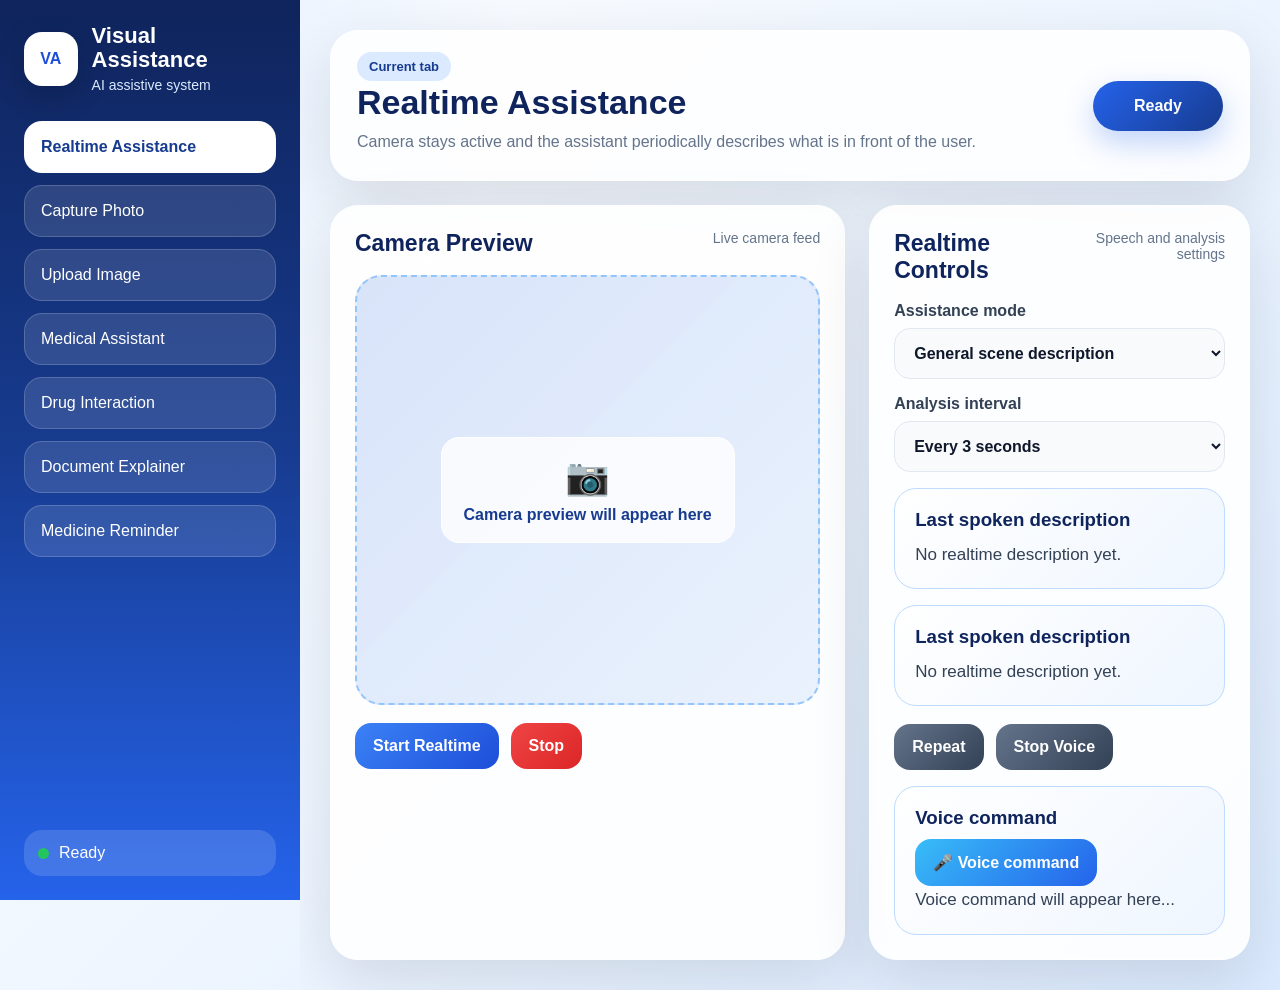
==== commit f29945cf: "Merge branch 'backend'" ====
--- a/frontend/index.html
+++ b/frontend/index.html
@@ -106,6 +106,11 @@
                 </select>
               </label>
 
+            <div class="response-box">
+              <h3>Last spoken description</h3>
+              <p id="realtimeResponse">No realtime description yet.</p>
+            </div>
+
               <div class="response-box">
                 <h3>Last spoken description</h3>
                 <p id="realtimeResponse">No realtime description yet.</p>
@@ -115,7 +120,13 @@
                 <button class="btn secondary" id="repeatRealtimeBtn">Repeat</button>
                 <button class="btn secondary" id="stopVoiceRealtimeBtn">Stop Voice</button>
               </div>
-            </div>
+  
+            <div class="response-box">
+              <h3>Voice command</h3>
+              <button class="btn accent" id="voiceCommandBtn">🎤 Voice command</button>
+              <p id="voiceCommandText">Voice command will appear here...</p>
+            </div>
+          </div>
           </div>
         </section>
 
@@ -175,7 +186,13 @@
                 <button class="btn secondary" id="repeatCaptureBtn">Repeat</button>
                 <button class="btn secondary" id="stopVoiceCaptureBtn">Stop Voice</button>
               </div>
-            </div>
+  
+            <div class="response-box">
+              <h3>Voice command</h3>
+              <button class="btn accent" id="captureVoiceCommandBtn">🎤 Voice command</button>
+              <p id="captureVoiceCommandText">Voice command will appear here...</p>
+            </div>
+          </div>
           </div>
         </section>
 
@@ -237,7 +254,13 @@
                 <button class="btn secondary" id="repeatUploadBtn">Repeat</button>
                 <button class="btn secondary" id="stopVoiceUploadBtn">Stop Voice</button>
               </div>
-            </div>
+  
+            <div class="response-box">
+              <h3>Voice command</h3>
+              <button class="btn accent" id="uploadVoiceCommandBtn">🎤 Voice command</button>
+              <p id="uploadVoiceCommandText">Voice command will appear here...</p>
+            </div>
+          </div>
           </div>
         </section>
 
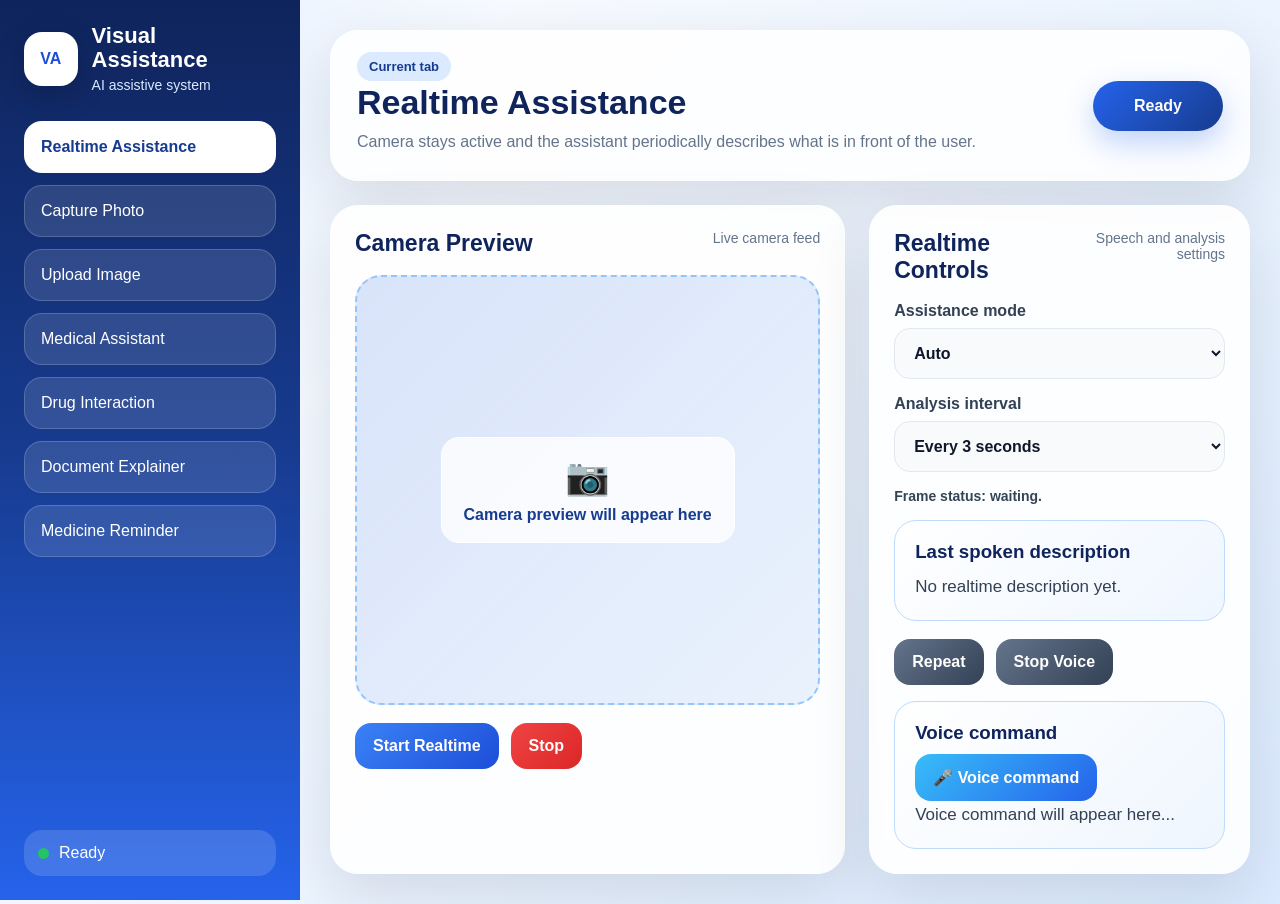
==== commit 818e0dd4: "Added auto mode router and pixel comparison for all the images before analyzing them" ====
--- a/frontend/index.html
+++ b/frontend/index.html
@@ -75,6 +75,14 @@
                   Camera preview will appear here
                 </div>
               </div>
+
+              <div class="response-box realtime-mobile-description">
+                <p id="realtimeRouterInfoMobile" class="router-info"></p>
+                <p id="realtimeFrameStatus" class="frame-status">Frame status: waiting.</p>
+                <h3>Last spoken description</h3>
+                <p id="realtimeResponseMobile">No realtime description yet.</p>
+              </div>
+
               <div class="controls">
                 <button class="btn primary" id="startRealtimeBtn">Start Realtime</button>
                 <button class="btn danger"  id="stopRealtimeBtn">Stop</button>
@@ -90,10 +98,11 @@
               <label class="field">
                 Assistance mode
                 <select id="realtimeMode">
+                  <option value="auto">Auto</option>
                   <option value="general">General scene description</option>
+                  <option value="obstacles">Navigation and obstacle detection</option>
                   <option value="people">People description</option>
                   <option value="text">Read visible text</option>
-                  <option value="obstacles">Obstacle detection</option>
                 </select>
               </label>
 
@@ -105,16 +114,14 @@
                   <option value="8000">Every 8 seconds</option>
                 </select>
               </label>
-
+              <p id="realtimeRouterInfo" class="router-info"></p>
+              <p id="realtimeFrameStatus" class="frame-status">Frame status: waiting.</p>
             <div class="response-box">
               <h3>Last spoken description</h3>
               <p id="realtimeResponse">No realtime description yet.</p>
             </div>
 
-              <div class="response-box">
-                <h3>Last spoken description</h3>
-                <p id="realtimeResponse">No realtime description yet.</p>
-              </div>
+          
 
               <div class="controls">
                 <button class="btn secondary" id="repeatRealtimeBtn">Repeat</button>
@@ -126,7 +133,7 @@
               <button class="btn accent" id="voiceCommandBtn">🎤 Voice command</button>
               <p id="voiceCommandText">Voice command will appear here...</p>
             </div>
-          </div>
+          </div>  
           </div>
         </section>
 
@@ -170,13 +177,14 @@
               <label class="field">
                 Description mode
                 <select id="captureMode">
+                  <option value="auto">Auto</option>
                   <option value="general">General</option>
                   <option value="people">People</option>
                   <option value="text">Text reading</option>
                   <option value="obstacles">Obstacles</option>
                 </select>
               </label>
-
+              <p id="captureRouterInfo" class="router-info"></p>
               <div class="response-box large">
                 <h3>Description</h3>
                 <p id="captureResponse">No photo captured yet.</p>
@@ -227,6 +235,7 @@
               <label class="field">
                 Analysis mode
                 <select id="uploadMode">
+                  <option value="auto">Auto</option>
                   <option value="general">General</option>
                   <option value="people">People</option>
                   <option value="text">Text reading</option>
@@ -244,7 +253,7 @@
                 <h3>Upload Result</h3>
                 <span>AI image interpretation</span>
               </div>
-
+              <p id="uploadRouterInfo" class="router-info"></p>
               <div class="response-box large">
                 <h3>Interpretation</h3>
                 <p id="uploadResponse">No image uploaded yet.</p>
--- a/frontend/style.css
+++ b/frontend/style.css
@@ -798,3 +798,58 @@
     margin-top: 0;
   }
 }
+
+.router-info {
+  margin: 8px 0;
+  font-size: 14px;
+  font-weight: 600;
+  color: #1f2a68;
+}
+
+.realtime-mobile-description {
+  display: none;
+}
+
+@media (max-width: 768px) {
+  .realtime-mobile-description {
+    display: block;
+    margin-top: 18px;
+    margin-bottom: 18px;
+  }
+
+  .realtime-mobile-description h3 {
+    font-size: 18px;
+  }
+
+  .realtime-mobile-description p {
+    font-size: 16px;
+    line-height: 1.5;
+  }
+
+  /* sakriva desktop opis samo na telefonu */
+  #realtime .panel:nth-child(2) .response-box:first-of-type {
+    display: none;
+  }
+}
+
+@media (max-width: 768px) {
+  #realtime .response-box:has(#voiceCommandText) {
+    margin-top: 22px;
+  }
+}
+
+.frame-status {
+  margin-top: 8px;
+  margin-bottom: 10px;
+  font-size: 14px;
+  font-weight: 600;
+  color: #345;
+}
+
+@media (max-width: 768px) {
+  .frame-status {
+    font-size: 15px;
+    margin-top: 10px;
+    margin-bottom: 12px;
+  }
+}
